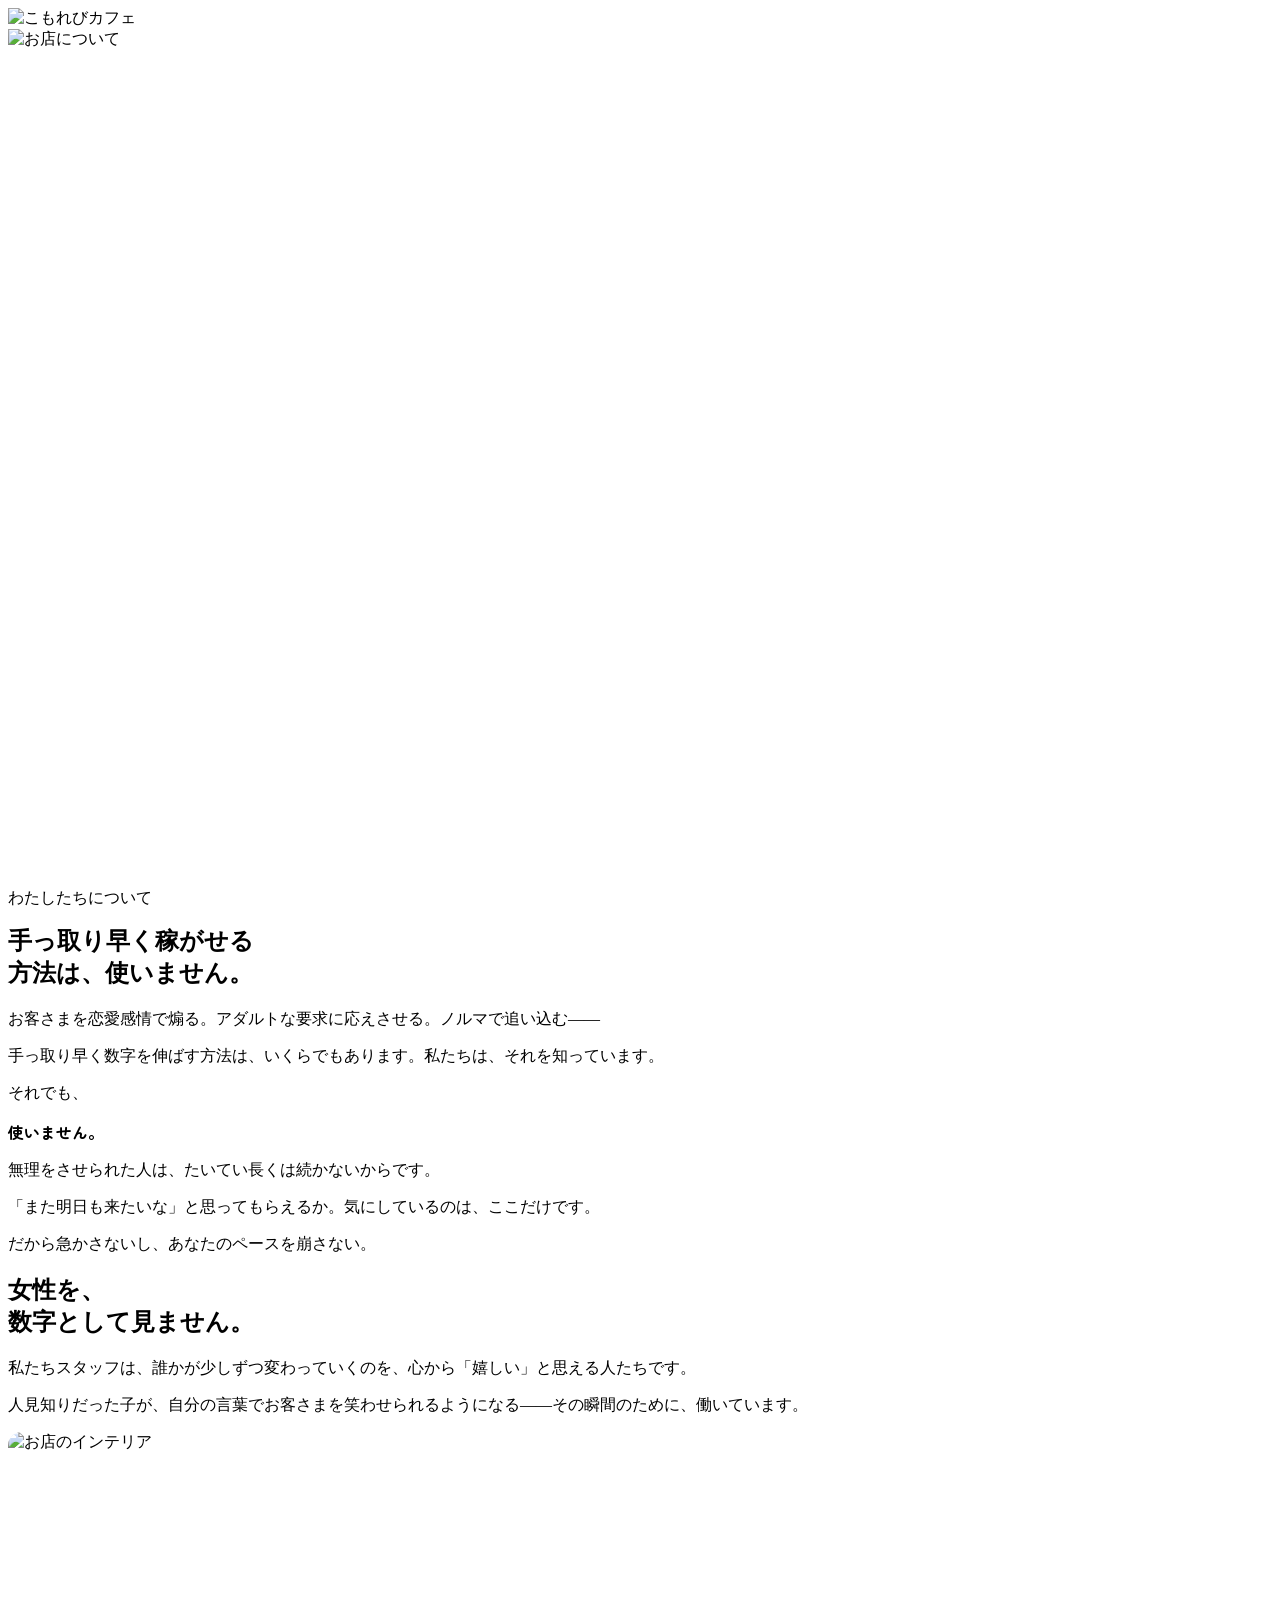
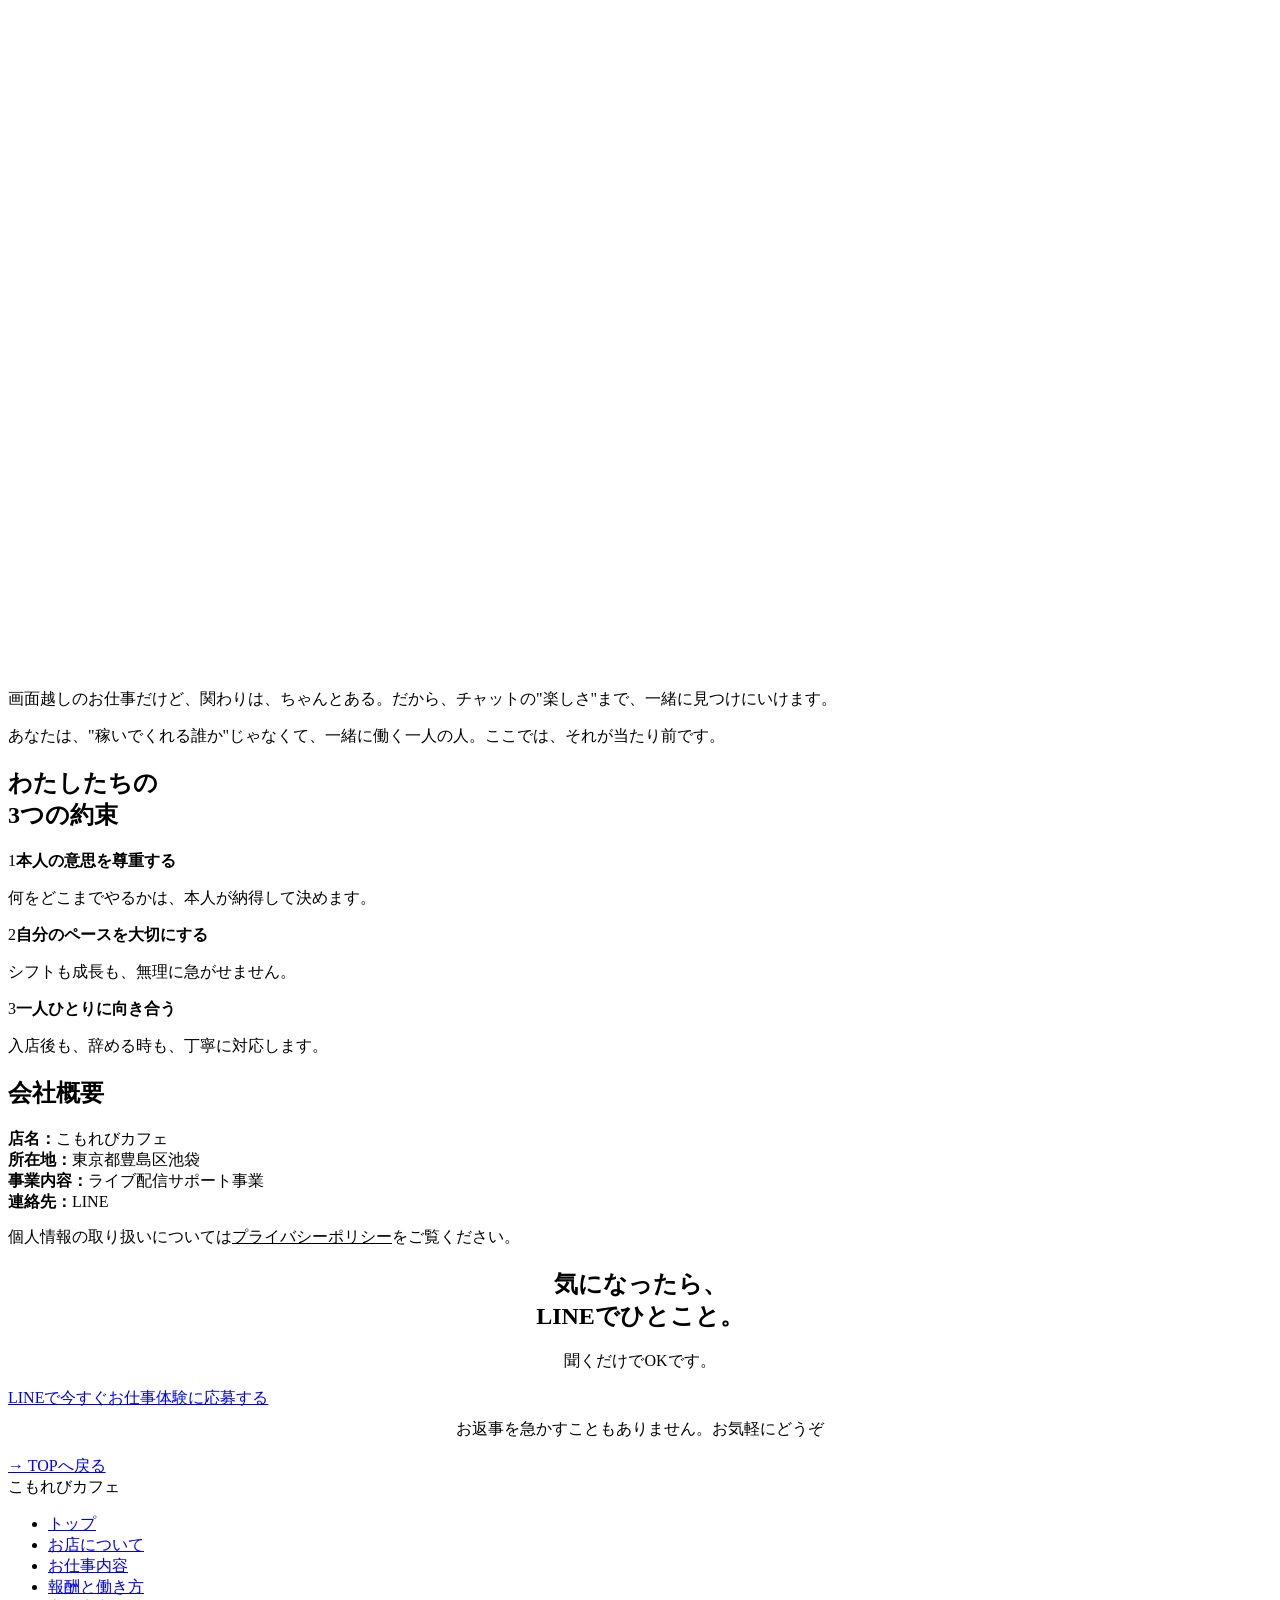
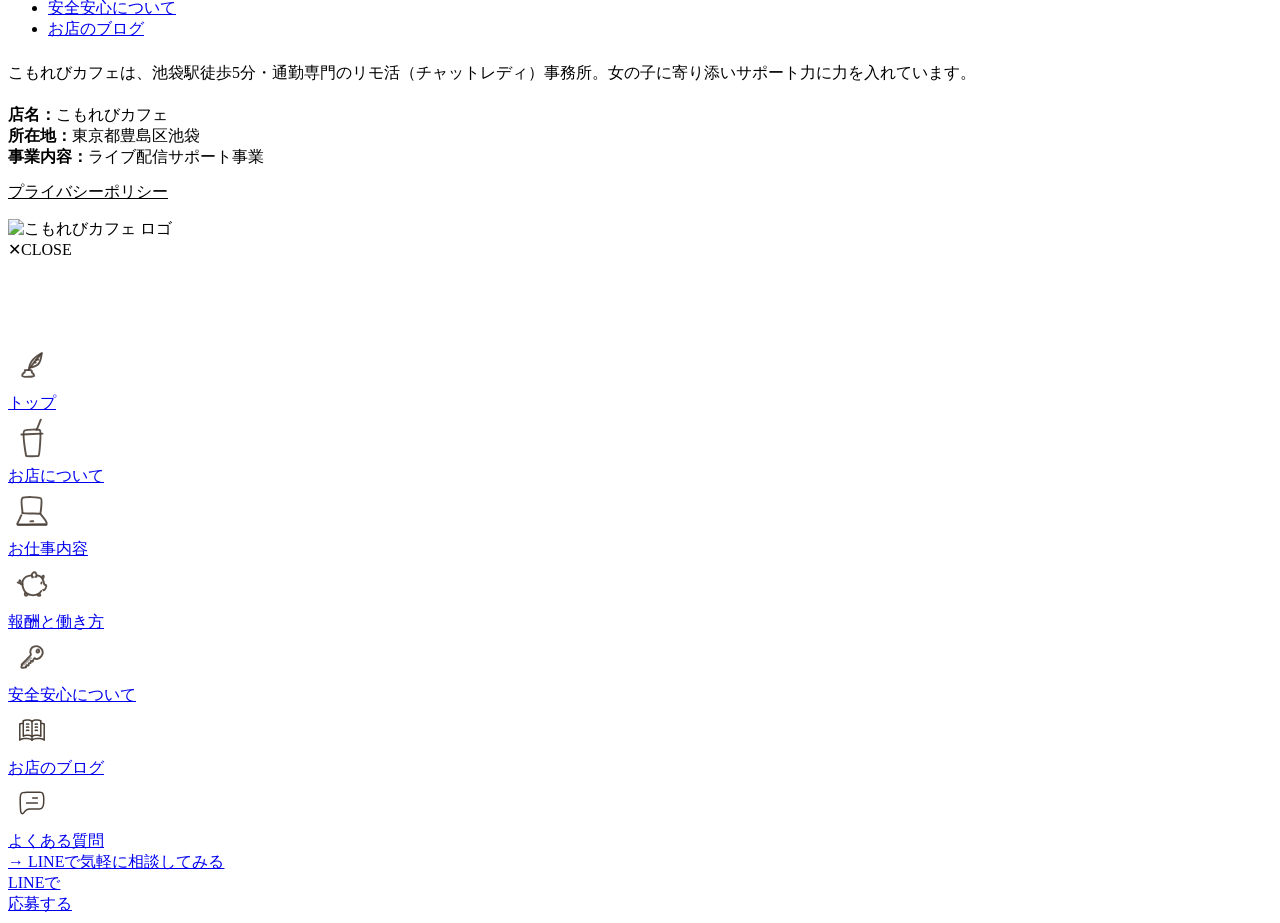
==== about.html @ 3ee81b23 "Upload html" ====
<!DOCTYPE html>

<html lang="ja">
<head>
<meta charset="utf-8"/>
<meta content="width=device-width, initial-scale=1.0" name="viewport"/>
<title>お店について｜こもれびカフェ</title>
<link href="https://fonts.googleapis.com" rel="preconnect"/>
<link crossorigin="" href="https://fonts.gstatic.com" rel="preconnect"/>
<link href="https://fonts.googleapis.com/css2?family=Zen+Kaku+Gothic+New:wght@400;500;700&amp;family=Zen+Maru+Gothic:wght@400;700;900&amp;display=swap" rel="stylesheet"/>

<link href="css/about.css" rel="stylesheet"/><link href="images/favicon.png" rel="icon"/></head>
<body>
<div class="phone">
<header class="hd">
<div class="hlogo">
<img alt="こもれびカフェ" src="images/logo_wide.png"/> </div>
<div class="menubtn" onclick="toggleMenu()"><span></span><span></span><span></span></div>
</header>
<img alt="お店について" src="images/about-01.jpg" style="width:100%;aspect-ratio:3/2;height:auto;object-fit:cover;display:block;"/>
<!-- ①わたしたちについて -->
<section style="background:var(--base-light);">
<p class="eyebrow">わたしたちについて</p>
<h1 class="t-main" style="margin-top:8px;">手っ取り早く稼がせる<br/>方法は、<span class="mark">使いません。</span></h1>
<p style="margin-top:14px;">お客さまを恋愛感情で煽る。アダルトな要求に応えさせる。ノルマで追い込む――</p>
<p style="margin-top:10px;">手っ取り早く数字を伸ばす方法は、いくらでもあります。私たちは、それを知っています。</p>
<p class="eyebrow" style="margin-top:14px;">それでも、</p>
<p class="lead" style="font-family:'Zen Maru Gothic',sans-serif;font-size:16px;font-weight:700;">使いません。</p>
<p style="margin-top:14px;">無理をさせられた人は、たいてい長くは続かないからです。</p>
<p style="margin-top:10px;">「また明日も来たいな」と思ってもらえるか。気にしているのは、ここだけです。</p>
<p style="margin-top:10px;"><span class="mark">だから急かさないし、あなたのペースを崩さない。</span></p>
</section>
<!-- ②女性を、数字として見ません -->
<section>
<h2 class="t-lg">女性を、<br/>数字として見ません。</h2>
<p>私たちスタッフは、誰かが少しずつ変わっていくのを、心から「嬉しい」と思える人たちです。</p>
<p style="margin-top:10px;">人見知りだった子が、自分の言葉でお客さまを笑わせられるようになる――その瞬間のために、働いています。</p>
<img alt="お店のインテリア" src="images/about-02.jpg" style="width:100%;aspect-ratio:3/2;height:auto;margin-top:14px;object-fit:cover;border-radius:14px;display:block;"/>
<p style="margin-top:14px;">画面越しのお仕事だけど、関わりは、ちゃんとある。だから、チャットの"楽しさ"まで、一緒に見つけにいけます。</p>
<p style="margin-top:10px;"><span class="mark">あなたは、"稼いでくれる誰か"じゃなくて、一緒に働く一人の人。</span>ここでは、それが当たり前です。</p>
</section>
<!-- ③わたしたちの3つの約束 -->
<section style="background:var(--blue);">
<h2 class="t-lg">わたしたちの<br/>3つの約束</h2>
<div class="layer">
<div class="head"><span class="num">1</span><b>本人の意思を尊重する</b></div>
<p>何をどこまでやるかは、本人が納得して決めます。</p>
</div>
<div class="layer">
<div class="head"><span class="num">2</span><b>自分のペースを大切にする</b></div>
<p>シフトも成長も、無理に急がせません。</p>
</div>
<div class="layer">
<div class="head"><span class="num">3</span><b>一人ひとりに向き合う</b></div>
<p>入店後も、辞める時も、丁寧に対応します。</p>
</div>
</section>
<!-- ④会社概要 -->
<section>
<h2 class="t-lg">会社概要</h2>
<div class="company">
<b>店名：</b>こもれびカフェ<br/>
<b>所在地：</b>東京都豊島区池袋<br/>
<b>事業内容：</b>ライブ配信サポート事業<br/>
<b>連絡先：</b>LINE
    </div>
<p class="small" style="margin-top:14px;">個人情報の取り扱いについては<a href="privacy.html" style="color:var(--accent);text-decoration:underline;">プライバシーポリシー</a>をご覧ください。</p>
</section>
<!-- ⑤CTA -->
<section style="background:var(--base-light);">
<h2 class="t-lg" style="text-align:center;">気になったら、<br/>LINEでひとこと。</h2>
<p style="text-align:center;margin-top:8px;">聞くだけでOKです。</p>
<a class="btn" href="#line">LINEで今すぐお仕事体験に応募する</a>
<p class="small" style="text-align:center;margin-top:10px;">お返事を急かすこともありません。お気軽にどうぞ</p>
</section>
<div class="kaiyu">
<a href="index.html">→ TOPへ戻る</a>
</div>
<footer>
<div class="flogo">こもれびカフェ</div>
<ul>
<li><a href="index.html">トップ</a></li>
<li><a href="about.html">お店について</a></li>
<li><a href="shigoto.html">お仕事内容</a></li>
<li><a href="hoshu.html">報酬と働き方</a></li>
<li><a href="anshin.html">安全安心について</a></li>
<li><a href="blog.html">お店のブログ</a></li>
</ul>
<p class="small" style="margin-top:18px;line-height:1.9;">こもれびカフェは、池袋駅徒歩5分・通勤専門のリモ活（チャットレディ）事務所。女の子に寄り添いサポート力に力を入れています。</p>
<div class="company">
<b>店名：</b>こもれびカフェ<br/>
<b>所在地：</b>東京都豊島区池袋<br/>
<b>事業内容：</b>ライブ配信サポート事業
    </div>
<p class="small" style="margin-top:14px;"><a href="privacy.html" style="color:var(--text-sub);text-decoration:underline;">プライバシーポリシー</a></p>
</footer>
</div>
<!-- ☰メニュードロワー（共通） -->
<div class="drawer" id="drawer" onclick="closeMenu()">
<div class="dpanel" onclick="event.stopPropagation()">
<div class="dhead">
<div class="hlogo">
<img alt="こもれびカフェ ロゴ" src="images/logo.png"/>
</div>
<div class="dclose" onclick="closeMenu()"><span class="xx">✕</span><span class="t">CLOSE</span></div>
<svg class="dwave" fill="#fff" preserveaspectratio="none" viewbox="0 0 390 24"><path d="M0 24 L0 13 Q97 0 195 11 Q292 22 390 8 L390 24 Z"></path></svg>
</div>
<div class="dbody">
<div class="menu-grid">
<a class="menu-cell wide" href="index.html"><div class="micon"><svg aria-label="トップ" fill="none" height="48" viewbox="0 0 400 400" width="48" xmlns="http://www.w3.org/2000/svg">
<path d="M176.672 221.15C183.92 158.934 235.869 125.607 282.003 100.54" stroke="#4A3F36" stroke-linecap="round" stroke-linejoin="round" stroke-opacity="0.9" stroke-width="16"></path>
<path d="M279.832 109.907C269.489 197.741 247.468 207.825 181.017 222.321" stroke="#4A3F36" stroke-linecap="round" stroke-linejoin="round" stroke-opacity="0.9" stroke-width="16"></path>
<path d="M274.4 111.078C237.21 152.381 202.233 195.956 169.069 241.057" stroke="#4A3F36" stroke-linecap="round" stroke-linejoin="round" stroke-opacity="0.9" stroke-width="16"></path>
<path d="M140.356 258.222C130.493 268.669 115.689 268.598 118.345 290.76C119.782 302.754 217.201 299.598 217.201 290.76C217.201 272.098 204.131 268.551 199.837 263.464C193.175 255.574 212.411 241.056 173.02 242.227C162.34 242.545 151.208 243.769 140.356 243.769" stroke="#4A3F36" stroke-linecap="round" stroke-linejoin="round" stroke-opacity="0.9" stroke-width="16"></path>
<path d="M252.682 155.244C246.928 156.113 241.11 155.878 235.308 155.878" stroke="#4A3F36" stroke-linecap="round" stroke-linejoin="round" stroke-opacity="0.9" stroke-width="16"></path>
<path d="M230.967 179.329C228.134 178.435 225.2 178.697 222.28 178.697" stroke="#4A3F36" stroke-linecap="round" stroke-linejoin="round" stroke-opacity="0.9" stroke-width="16"></path>
</svg></div><span>トップ</span></a>
<a class="menu-cell" href="about.html"><div class="micon"><svg aria-label="お店" fill="none" height="48" viewbox="0 0 400 400" width="48" xmlns="http://www.w3.org/2000/svg">
<path d="M112 170.553C170.197 172.25 229.086 163.825 287.237 163.825" stroke="#4A3F36" stroke-linecap="round" stroke-linejoin="round" stroke-opacity="0.9" stroke-width="16"></path>
<path d="M150.763 347.627C145.375 319.606 116.381 148.984 137.036 138.69C158.435 128.023 257.744 127.069 265.956 135.252C278.565 147.826 261.956 341.306 254.924 348.313C251.324 351.901 236.608 351.113 232.815 351.113C206.568 351.113 179.483 353.416 153.519 351.064" stroke="#4A3F36" stroke-linecap="round" stroke-linejoin="round" stroke-opacity="0.9" stroke-width="16"></path>
<path d="M238.561 130.446C251.228 103.087 261.324 74.325 273.33 47" stroke="#4A3F36" stroke-linecap="round" stroke-linejoin="round" stroke-opacity="0.9" stroke-width="16"></path>
</svg></div><span>お店について</span></a>
<a class="menu-cell" href="shigoto.html"><div class="micon"><svg aria-label="仕事内容" fill="none" height="48" viewbox="0 0 400 400" width="48" xmlns="http://www.w3.org/2000/svg">
<path d="M120.547 214.429C120.547 187.878 104.047 110.33 117.927 93.9285C130.975 78.5116 263.514 82.3773 275.493 96.4235C284.404 105.825 274.98 201.812 269.047 220.032" stroke="#4A3F36" stroke-linecap="round" stroke-linejoin="round" stroke-opacity="0.9" stroke-width="16"></path>
<path d="M260.023 222.458C213.1 217.603 166.189 225.809 120.549 217.607" stroke="#4A3F36" stroke-linecap="round" stroke-linejoin="round" stroke-opacity="0.9" stroke-width="16"></path>
<path d="M111.55 234.424C99.9904 257.458 90.6837 281.015 78 303.038" stroke="#4A3F36" stroke-linecap="round" stroke-linejoin="round" stroke-opacity="0.9" stroke-width="16"></path>
<path d="M78.5566 313.013C159.107 314.462 241.36 309.779 321.512 309.779" stroke="#4A3F36" stroke-linecap="round" stroke-linejoin="round" stroke-opacity="0.9" stroke-width="16"></path>
<path d="M272.021 225.692C289.4 250.974 315.779 273.27 322.94 299.296" stroke="#4A3F36" stroke-linecap="round" stroke-linejoin="round" stroke-opacity="0.9" stroke-width="16"></path>
<path d="M319.065 315.763C244.21 316.382 152.239 312.874 84.4092 315.225" stroke="#4A3F36" stroke-linecap="round" stroke-linejoin="round" stroke-opacity="0.9" stroke-width="16"></path>
<path d="M210.132 284.977C202.431 285.5 194.422 285.301 186.872 286.169" stroke="#4A3F36" stroke-linecap="round" stroke-linejoin="round" stroke-opacity="0.9" stroke-width="16"></path>
</svg></div><span>お仕事内容</span></a>
<a class="menu-cell" href="hoshu.html"><div class="micon"><svg aria-label="コイン" fill="none" height="48" viewbox="0 0 400 400" width="48" xmlns="http://www.w3.org/2000/svg">
<path d="M293.602 247.555C305.989 265.03 321.605 218.047 318.631 212.312C315.353 205.99 303.029 206.503 302.094 202.823C297.128 183.26 293.634 133.662 245.309 127.899M198.057 127.899C115.015 132.36 110.247 193.528 129.624 243.42C153.148 303.98 242.918 309.317 277.909 257.839" stroke="#4A3F36" stroke-linecap="round" stroke-linejoin="round" stroke-opacity="0.9" stroke-width="16"></path>
<path d="M239.941 142.069C227.279 139.833 213.831 141.646 199.597 147.508" opacity="0.503384" stroke="#4A3F36" stroke-linecap="round" stroke-linejoin="round" stroke-opacity="0.9" stroke-width="16"></path>
<path d="M277.527 195.706C278.593 191.554 278.593 190.083 279.675 187.403" stroke="#4A3F36" stroke-linecap="round" stroke-linejoin="round" stroke-opacity="0.9" stroke-width="16"></path>
<path d="M265.203 284.667C278.684 302.081 251.845 302.946 245.313 290.374" stroke="#4A3F36" stroke-linecap="round" stroke-linejoin="round" stroke-opacity="0.9" stroke-width="16"></path>
<path d="M142.092 275.178C132.419 297.373 160.467 307.764 160.467 284.741" stroke="#4A3F36" stroke-linecap="round" stroke-linejoin="round" stroke-opacity="0.9" stroke-width="16"></path>
<path d="M120.737 201.059C115.562 203.901 111.156 203.333 106.366 199.174C92.3889 187.046 91.4645 157.341 102.982 172.766C115.842 189.982 95.8063 197.766 81.0029 187.855" stroke="#4A3F36" stroke-linecap="round" stroke-linejoin="round" stroke-opacity="0.9" stroke-width="16"></path>
<path d="M285.038 137.196C302.871 121.302 298.649 143.844 293.265 151.818" stroke="#4A3F36" stroke-linecap="round" stroke-linejoin="round" stroke-opacity="0.9" stroke-width="16"></path>
<path d="M233.163 109.999C215.459 84.9374 183.168 125.29 205.859 141.807M232.847 138.57C237.616 132.929 239.528 124.83 235.913 117.228" stroke="#4A3F36" stroke-linecap="round" stroke-linejoin="round" stroke-opacity="0.9" stroke-width="16"></path>
</svg></div><span>報酬と働き方</span></a>
<a class="menu-cell" href="anshin.html"><div class="micon"><svg aria-label="盾" fill="none" height="48" viewbox="0 0 400 400" width="48" xmlns="http://www.w3.org/2000/svg">
<path d="M190.587 178.901C163.984 114.531 249.746 84.5972 281.674 136.343C304.757 173.75 264.235 230.165 226.284 212.59" stroke="#4A3F36" stroke-linecap="round" stroke-linejoin="round" stroke-opacity="0.9" stroke-width="16"></path>
<path d="M187.88 186.902C164.625 213.507 139.492 238.236 114.229 262.543" stroke="#4A3F36" stroke-linecap="round" stroke-linejoin="round" stroke-opacity="0.9" stroke-width="16"></path>
<path d="M116.28 270.107C99.8488 299.195 126.586 291.045 148.132 285.851" stroke="#4A3F36" stroke-linecap="round" stroke-linejoin="round" stroke-opacity="0.9" stroke-width="16"></path>
<path d="M149.472 285.5C149.472 280.156 150.846 274.773 153.594 269.351L170.655 271.577L174.538 251.337H187.881L191.389 232.67L205.473 238.136C210.328 223.789 215.376 214.276 220.616 209.594" stroke="#4A3F36" stroke-linecap="round" stroke-linejoin="round" stroke-opacity="0.9" stroke-width="16"></path>
<path d="M242.897 141.435C247.669 136.278 254.135 136.188 257.869 143.227C271.893 169.636 221.276 169.851 242.066 141.882" stroke="#4A3F36" stroke-linecap="round" stroke-linejoin="round" stroke-opacity="0.9" stroke-width="16"></path>
<path d="M191.389 208.333C172.583 223.755 146.223 251.858 131.766 262.543" opacity="0.503384" stroke="#4A3F36" stroke-linecap="round" stroke-linejoin="round" stroke-opacity="0.9" stroke-width="16"></path>
</svg></div><span>安全安心について</span></a>
<a class="menu-cell" href="blog.html"><div class="micon"><svg aria-label="本" enable-background="new 0 0 64 64" fill="#4A3F36" height="48" id="Layer_1" version="1.1" viewbox="0 0 64 64" width="48" xml:space="preserve" xmlns="http://www.w3.org/2000/svg" xmlns:xlink="http://www.w3.org/1999/xlink">
<g>
<g>
<path d="M32.042,21.613c-0.27,0-0.538-0.108-0.735-0.321c-0.375-0.406-0.349-1.039,0.057-1.413    c3.078-2.844,9.794-2.482,12.819-0.854c0.486,0.262,0.668,0.868,0.406,1.354c-0.262,0.487-0.869,0.669-1.354,0.407    c-2.413-1.3-8.205-1.569-10.515,0.562C32.527,21.525,32.284,21.613,32.042,21.613z"></path>
</g>
</g>
<g>
<g>
<path d="M32.041,21.613c-0.242,0-0.485-0.088-0.678-0.266c-2.31-2.132-8.102-1.861-10.514-0.562    c-0.489,0.261-1.093,0.079-1.354-0.407s-0.08-1.093,0.406-1.354c3.025-1.629,9.741-1.988,12.819,0.854    c0.406,0.374,0.431,1.007,0.057,1.413C32.579,21.505,32.311,21.613,32.041,21.613z"></path>
</g>
</g>
<g>
<g>
<path d="M15.752,46.229c-0.331,0-0.654-0.163-0.844-0.463c-0.297-0.466-0.16-1.084,0.306-1.381    c4.372-2.784,14.249-2.345,17.391,0.048c0.439,0.334,0.525,0.962,0.19,1.401c-0.335,0.439-0.96,0.525-1.401,0.19    c-2.541-1.933-11.542-2.222-15.106,0.048C16.122,46.178,15.936,46.229,15.752,46.229z"></path>
</g>
</g>
<g>
<g>
<path d="M15.732,25.021c-0.356,0-0.701-0.19-0.881-0.525c-0.262-0.486-0.08-1.093,0.406-1.355c1.241-0.668,3.08-1.115,5.044-1.226    c0.563-0.035,1.024,0.39,1.055,0.941s-0.391,1.023-0.942,1.055c-1.658,0.094-3.232,0.465-4.209,0.991    C16.054,24.983,15.892,25.021,15.732,25.021z"></path>
</g>
</g>
<g>
<g>
<path d="M32.042,41.708c-0.27,0-0.538-0.108-0.735-0.321c-0.375-0.406-0.349-1.039,0.057-1.413    c3.079-2.843,9.795-2.482,12.819-0.854c0.486,0.263,0.668,0.869,0.406,1.355c-0.262,0.485-0.869,0.667-1.354,0.406    c-2.413-1.3-8.204-1.569-10.515,0.562C32.527,41.62,32.284,41.708,32.042,41.708z"></path>
</g>
</g>
<g>
<g>
<path d="M32.041,41.708c-0.242,0-0.485-0.088-0.678-0.266c-2.311-2.132-8.101-1.861-10.514-0.562    c-0.486,0.261-1.092,0.079-1.354-0.406c-0.262-0.486-0.08-1.093,0.406-1.355c3.025-1.629,9.74-1.988,12.819,0.854    c0.406,0.374,0.431,1.007,0.057,1.413C32.579,41.6,32.311,41.708,32.041,41.708z"></path>
</g>
</g>
<g>
<path d="M32,46.229c-0.552,0-1-0.447-1-1V20.53c0-0.553,0.448-1,1-1s1,0.447,1,1v24.698C33,45.781,32.552,46.229,32,46.229z"></path>
</g>
<g>
<path d="M43.75,40.863c-0.552,0-1-0.447-1-1c0-3.975-0.012-8.075-0.024-11.785c-0.009-3.068-0.018-5.87-0.018-8.114   c0-0.553,0.448-1,1-1s1,0.447,1,1c0,2.242,0.008,5.042,0.018,8.107c0.012,3.713,0.024,7.815,0.024,11.792   C44.75,40.416,44.302,40.863,43.75,40.863z"></path>
</g>
<g>
<path d="M20.396,40.863c-0.552,0-1-0.447-1-1c0-3.975-0.013-8.075-0.024-11.785c-0.009-3.068-0.018-5.87-0.018-8.114   c0-0.553,0.448-1,1-1s1,0.447,1,1c0,2.242,0.009,5.042,0.018,8.107c0.011,3.713,0.024,7.815,0.024,11.792   C21.396,40.416,20.948,40.863,20.396,40.863z"></path>
</g>
<g>
<path d="M15.751,46.229c-0.552,0-1-0.447-1-1c0-3.975-0.012-8.422-0.024-12.446c-0.009-3.328-0.018-6.366-0.018-8.61   c0-0.553,0.448-1,1-1s1,0.447,1,1c0,2.242,0.008,5.279,0.018,8.604c0.012,4.026,0.024,8.476,0.024,12.452   C16.751,45.781,16.304,46.229,15.751,46.229z"></path>
</g>
<g>
<g>
<path d="M48.248,46.229c-0.184,0-0.37-0.051-0.536-0.156c-3.564-2.27-12.565-1.98-15.106-0.048    c-0.439,0.335-1.067,0.249-1.401-0.19s-0.249-1.067,0.19-1.401c3.143-2.391,13.017-2.833,17.391-0.048    c0.466,0.297,0.603,0.915,0.306,1.381C48.901,46.065,48.578,46.229,48.248,46.229z"></path>
</g>
</g>
<g>
<path d="M48.249,46.229c-0.552,0-1-0.447-1-1c0-3.977,0.012-8.426,0.024-12.452c0.009-3.325,0.018-6.362,0.018-8.604   c0-0.553,0.448-1,1-1s1,0.447,1,1c0,2.244-0.008,5.282-0.018,8.61c-0.012,4.024-0.024,8.472-0.024,12.446   C49.249,45.781,48.801,46.229,48.249,46.229z"></path>
</g>
<g>
<g>
<path d="M48.268,25.172c-0.16,0-0.322-0.038-0.473-0.119c-0.912-0.492-2.38-0.855-3.927-0.973    c-0.551-0.042-0.963-0.522-0.921-1.073c0.042-0.551,0.514-0.97,1.073-0.921c1.839,0.14,3.561,0.579,4.724,1.205    c0.486,0.263,0.668,0.869,0.406,1.355C48.969,24.981,48.624,25.172,48.268,25.172z"></path>
</g>
</g>
<g>
<path d="M36.25,25.26c-0.395,0-0.768-0.234-0.926-0.622c-0.209-0.512,0.037-1.095,0.548-1.304c1.081-0.44,2.588-0.466,3.749-0.061   c0.521,0.183,0.796,0.752,0.615,1.273c-0.182,0.522-0.752,0.798-1.274,0.615c-0.7-0.245-1.704-0.233-2.334,0.023   C36.504,25.236,36.376,25.26,36.25,25.26z"></path>
</g>
<g>
<path d="M36.25,29.278c-0.395,0-0.768-0.234-0.926-0.622c-0.209-0.512,0.037-1.095,0.548-1.304c1.08-0.44,2.586-0.464,3.749-0.06   c0.521,0.183,0.796,0.752,0.615,1.273c-0.182,0.522-0.752,0.798-1.274,0.615c-0.701-0.244-1.704-0.235-2.334,0.022   C36.504,29.255,36.376,29.278,36.25,29.278z"></path>
</g>
<g>
<path d="M36.25,33.641c-0.395,0-0.768-0.234-0.926-0.622c-0.209-0.512,0.037-1.095,0.548-1.304c1.08-0.441,2.586-0.465,3.749-0.06   c0.521,0.183,0.796,0.752,0.615,1.273c-0.182,0.522-0.752,0.797-1.274,0.615c-0.701-0.244-1.704-0.234-2.334,0.022   C36.504,33.617,36.376,33.641,36.25,33.641z"></path>
</g>
<g>
<path d="M24.688,25.225c-0.395,0-0.768-0.234-0.926-0.622c-0.209-0.512,0.037-1.095,0.548-1.304   c1.081-0.44,2.588-0.466,3.749-0.061c0.521,0.183,0.796,0.752,0.615,1.273c-0.182,0.522-0.75,0.798-1.274,0.615   c-0.699-0.244-1.703-0.233-2.334,0.023C24.942,25.201,24.813,25.225,24.688,25.225z"></path>
</g>
<g>
<path d="M24.688,29.244c-0.395,0-0.768-0.234-0.926-0.622c-0.209-0.512,0.037-1.095,0.548-1.304   c1.081-0.441,2.588-0.466,3.749-0.061c0.521,0.183,0.796,0.752,0.615,1.273c-0.182,0.522-0.75,0.799-1.274,0.615   c-0.699-0.245-1.703-0.233-2.334,0.023C24.942,29.221,24.813,29.244,24.688,29.244z"></path>
</g>
<g>
<path d="M24.688,33.605c-0.395,0-0.768-0.234-0.926-0.622c-0.209-0.512,0.037-1.095,0.548-1.304c1.08-0.44,2.586-0.465,3.749-0.06   c0.521,0.183,0.796,0.752,0.615,1.273c-0.182,0.522-0.75,0.797-1.274,0.615c-0.7-0.244-1.704-0.234-2.334,0.022   C24.942,33.582,24.813,33.605,24.688,33.605z"></path>
</g>
</svg></div><span>お店のブログ</span></a>
<a class="menu-cell" href="index.html#faq"><div class="micon"><svg aria-label="？マーク" enable-background="new 0 0 64 64" fill="#4A3F36" height="48" id="Layer_1" version="1.1" viewbox="0 0 64 64" width="48" xml:space="preserve" xmlns="http://www.w3.org/2000/svg" xmlns:xlink="http://www.w3.org/1999/xlink"><path d="M18.968,47.18c-1.248,0-2.815-0.948-3.199-5.467c-0.408-4.812-0.57-9.846-0.494-15.39c0.033-2.389,0.345-6.617,2.074-8.093  c1.47-1.256,3.757-1.299,5.428-1.33l0.367-0.007c2.12-0.051,8.885-0.074,13.013-0.074c1.637,0,3.012,0.003,3.818,0.01l0.441,0.002  c2.291,0.006,5.753,0.015,6.873,2.207c2.014,3.94,1.449,10.513,1.146,14.043c-0.121,1.405-0.626,4.733-2.83,6.714  c-1.54,1.385-4.384,1.317-6.228,1.284l-0.339-0.006c-1.822-0.028-3.666-0.047-5.498-0.066l-2.629-0.026  c-2.545,0-5.395,0.264-7.235,2.226c-0.322,0.342-0.621,0.746-0.937,1.172c-0.589,0.794-1.198,1.616-2.069,2.208  C20.089,46.98,19.517,47.18,18.968,47.18z M36.156,18.82c-4.874,0-11.056,0.027-12.965,0.073L22.814,18.9  c-1.368,0.025-3.241,0.061-4.166,0.851c-0.764,0.653-1.329,3.367-1.373,6.6c-0.075,5.478,0.084,10.447,0.487,15.193  c0.21,2.48,0.844,3.636,1.206,3.636c0.064,0,0.249-0.024,0.579-0.249c0.59-0.4,1.074-1.053,1.586-1.743  c0.336-0.454,0.684-0.923,1.085-1.351c2.363-2.517,5.72-2.856,8.693-2.856l2.649,0.026c1.836,0.019,3.683,0.039,5.509,0.066  l0.346,0.006c0.302,0.006,0.633,0.012,0.98,0.012c0.742,0,3.001,0,3.873-0.784c1.673-1.504,2.074-4.23,2.168-5.333  c0.271-3.16,0.824-9.598-0.929-13.028c-0.564-1.105-3.513-1.113-5.097-1.117l-0.452-0.002C39.156,18.823,37.786,18.82,36.156,18.82z  "></path><path d="M37.115,26.205c-1.094,0-2.333-0.002-3.273-0.003L32.915,26.2c-0.552,0-1-0.449-0.999-1.001c0-0.552,0.448-0.999,1-0.999  c0,0,0,0,0,0l0.928,0.001c1.678,0.002,4.306,0.006,5.358-0.001c0.002,0,0.005,0,0.007,0c0.549,0,0.996,0.443,1,0.993  c0.004,0.552-0.441,1.003-0.993,1.007C38.75,26.203,37.978,26.205,37.115,26.205z"></path><path d="M31.562,32.915c-3.105,0-6.106-0.001-6.771-0.002c-0.552,0-1-0.449-0.999-1.001c0-0.552,0.448-0.999,1-0.999c0,0,0,0,0,0  c1.399,0.001,13.131,0.005,14.41-0.004c0.002,0,0.005,0,0.007,0c0.549,0,0.996,0.443,1,0.993c0.004,0.552-0.44,1.003-0.993,1.007  C38.544,32.913,34.99,32.915,31.562,32.915z"></path></svg></div><span>よくある質問</span></a>
</div>
<a class="menu-cta" href="#line" onclick="closeMenu()">→ LINEで気軽に相談してみる</a>
</div>
</div>
</div>
<div class="fixnav" id="fixNav">
<a class="line-btn" href="#line">LINEで<br/>応募する</a>
</div>

<script src="js/about.js"></script></body>
</html>
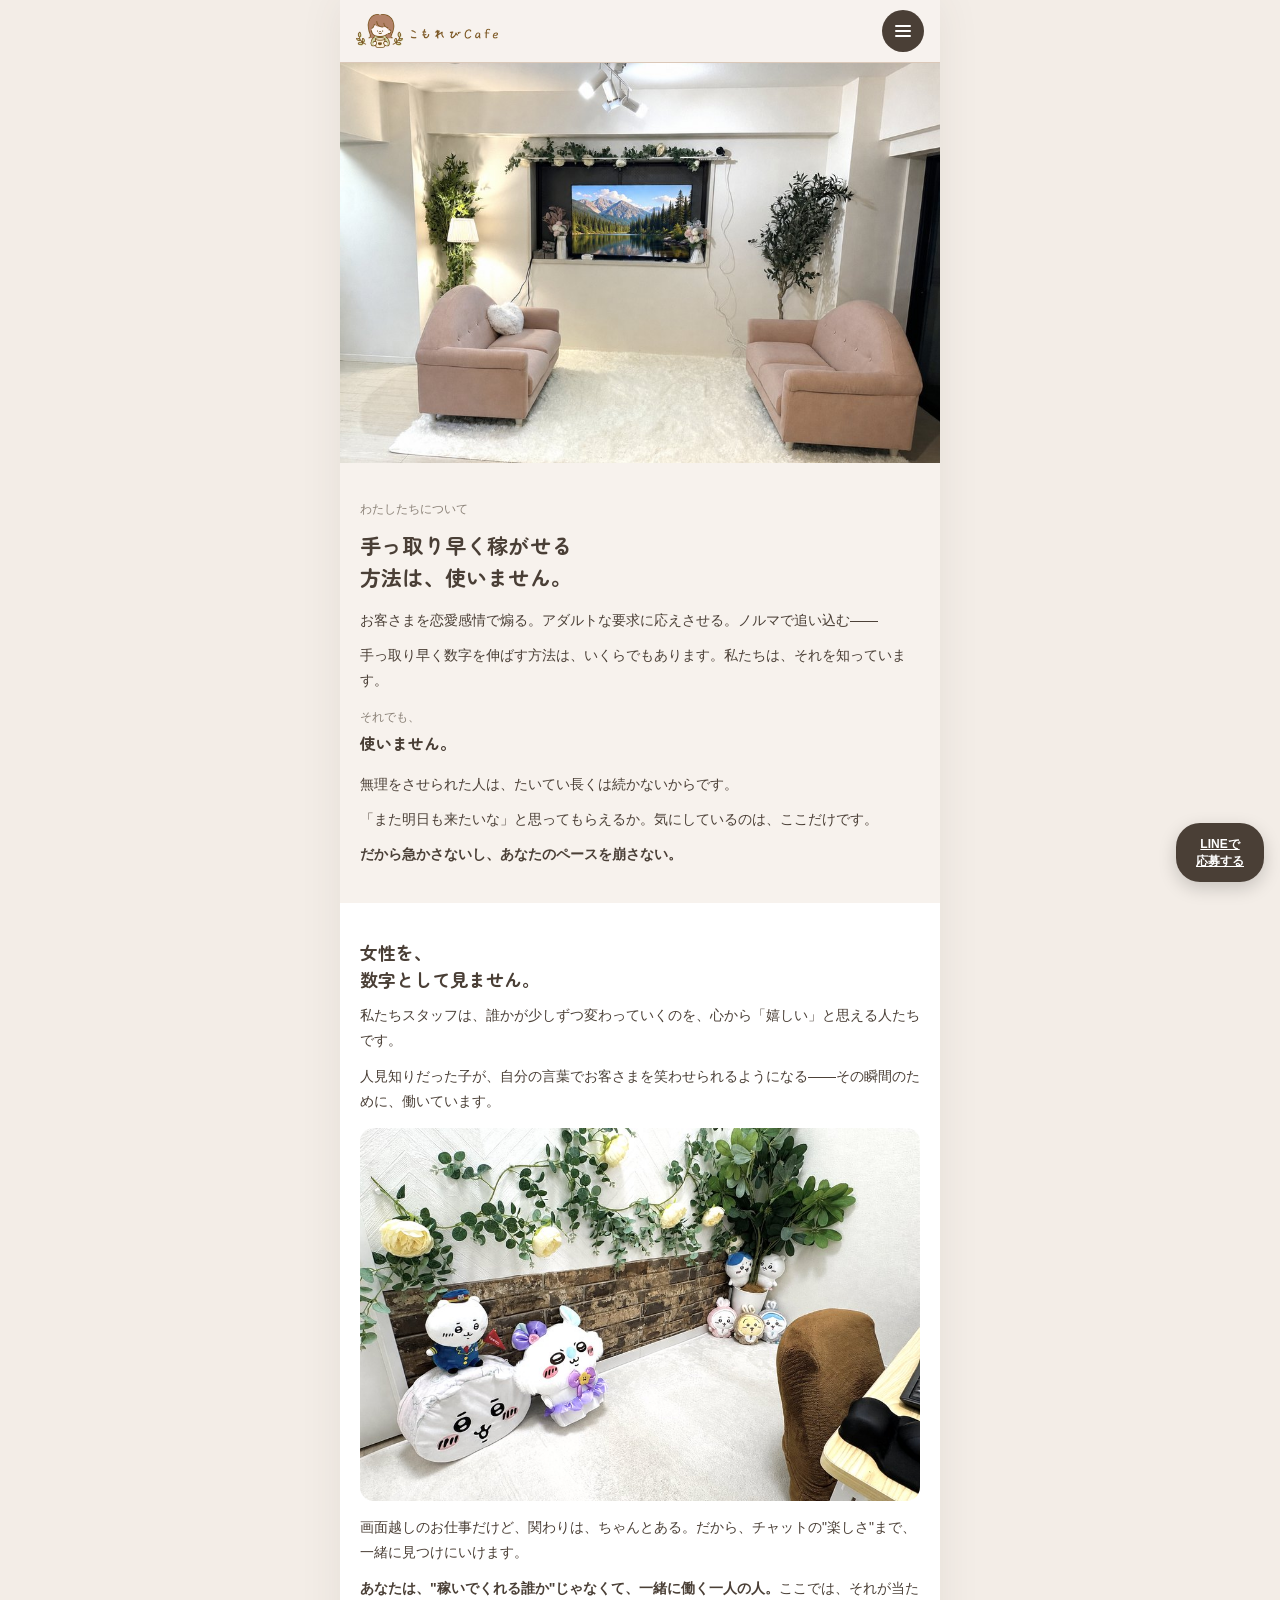
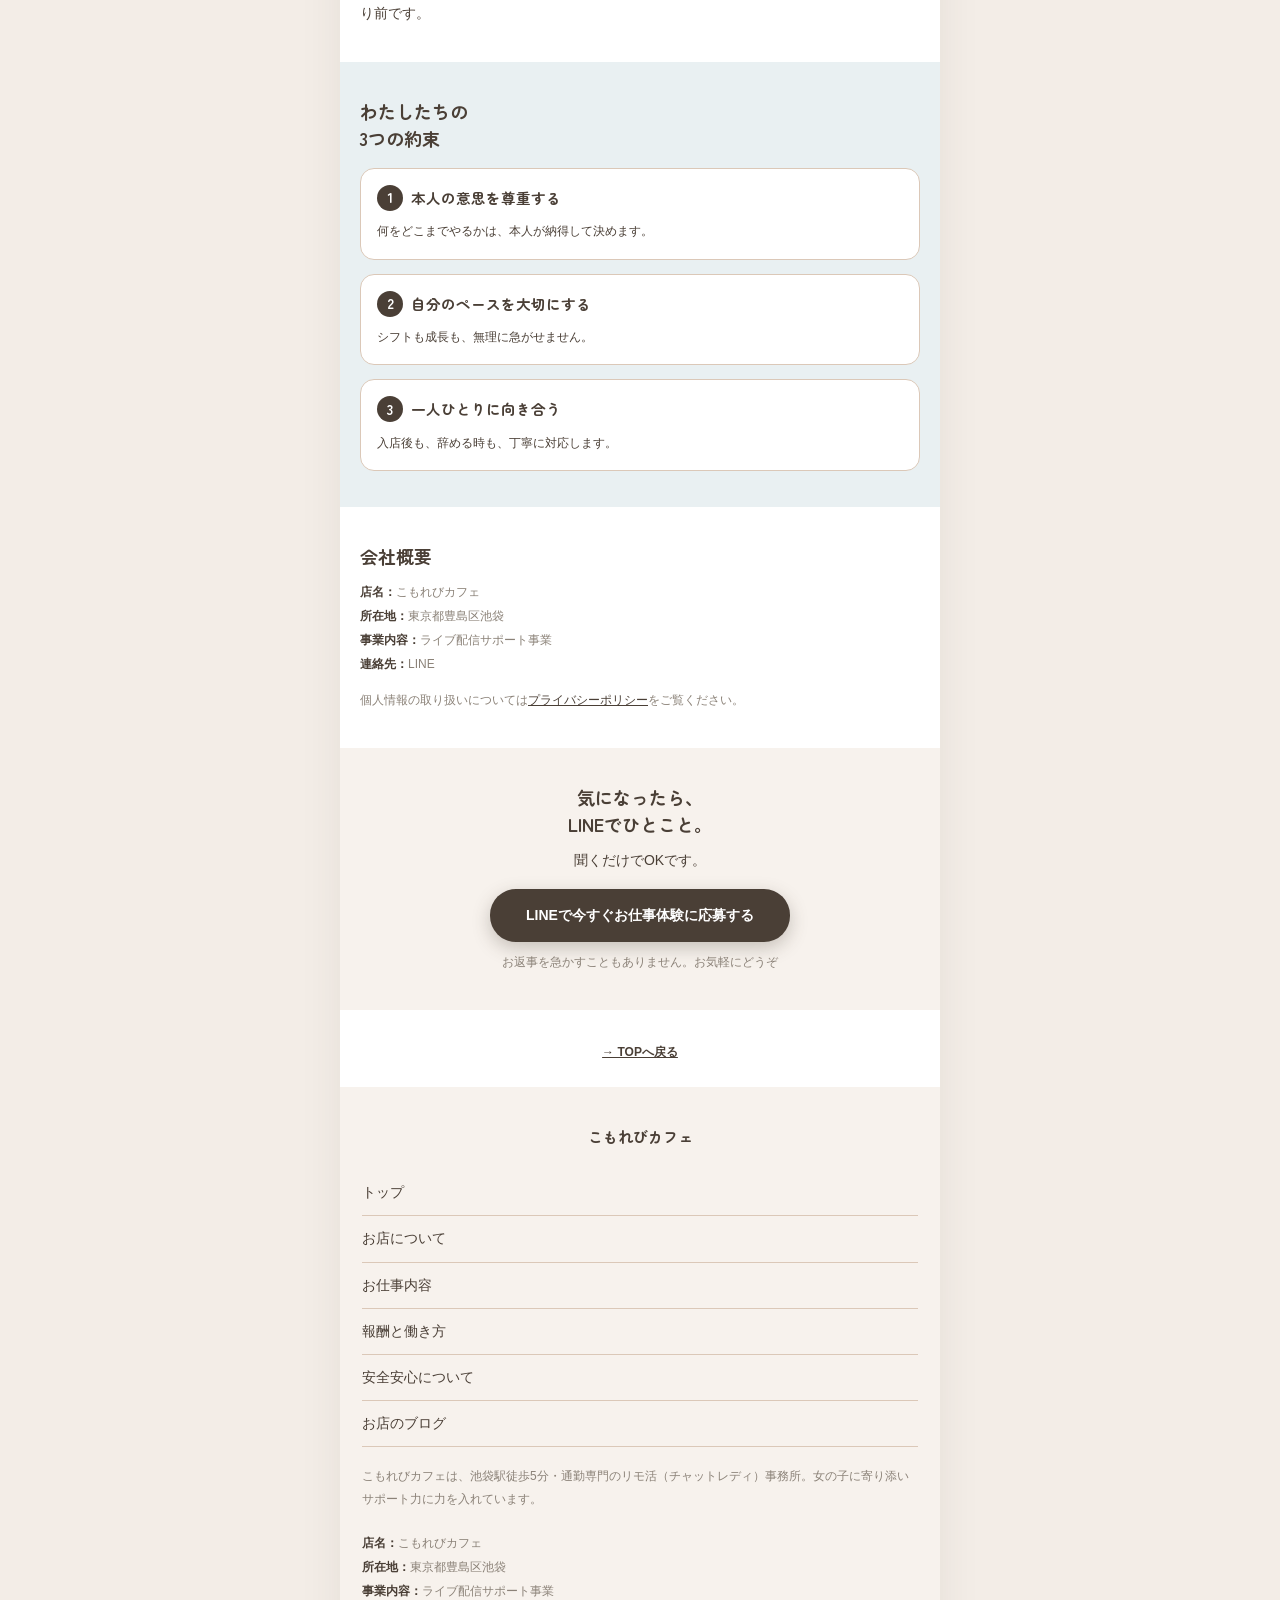
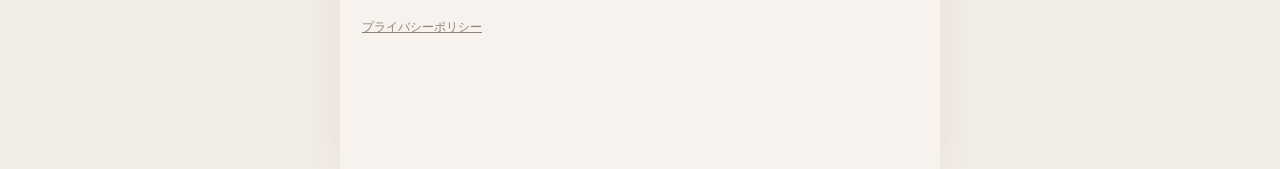
==== commit 3d2eac24: "Add Google tag" ====
--- a/about.html
+++ b/about.html
@@ -2,6 +2,13 @@
 
 <html lang="ja">
 <head>
+<!-- Google Tag Manager -->
+<script>(function(w,d,s,l,i){w[l]=w[l]||[];w[l].push({'gtm.start':
+new Date().getTime(),event:'gtm.js'});var f=d.getElementsByTagName(s)[0],
+j=d.createElement(s),dl=l!='dataLayer'?'&l='+l:'';j.async=true;j.src=
+'https://www.googletagmanager.com/gtm.js?id='+i+dl;f.parentNode.insertBefore(j,f);
+})(window,document,'script','dataLayer','GTM-PHS9LXJQ');</script>
+<!-- End Google Tag Manager -->		
 <meta charset="utf-8"/>
 <meta content="width=device-width, initial-scale=1.0" name="viewport"/>
 <title>お店について｜こもれびカフェ</title>
@@ -11,6 +18,10 @@
 
 <link href="css/about.css" rel="stylesheet"/><link href="images/favicon.png" rel="icon"/></head>
 <body>
+<!-- Google Tag Manager (noscript) -->
+<noscript><iframe src="https://www.googletagmanager.com/ns.html?id=GTM-PHS9LXJQ"
+height="0" width="0" style="display:none;visibility:hidden"></iframe></noscript>
+<!-- End Google Tag Manager (noscript) -->
 <div class="phone">
 <header class="hd">
 <div class="hlogo">
@@ -74,12 +85,12 @@
 <p class="small" style="text-align:center;margin-top:10px;">お返事を急かすこともありません。お気軽にどうぞ</p>
 </section>
 <div class="kaiyu">
-<a href="index.html">→ TOPへ戻る</a>
+<a href="/">→ TOPへ戻る</a>
 </div>
 <footer>
 <div class="flogo">こもれびカフェ</div>
 <ul>
-<li><a href="index.html">トップ</a></li>
+<li><a href="/">トップ</a></li>
 <li><a href="about.html">お店について</a></li>
 <li><a href="shigoto.html">お仕事内容</a></li>
 <li><a href="hoshu.html">報酬と働き方</a></li>
@@ -107,7 +118,7 @@
 </div>
 <div class="dbody">
 <div class="menu-grid">
-<a class="menu-cell wide" href="index.html"><div class="micon"><svg aria-label="トップ" fill="none" height="48" viewbox="0 0 400 400" width="48" xmlns="http://www.w3.org/2000/svg">
+<a class="menu-cell wide" href="/"><div class="micon"><svg aria-label="トップ" fill="none" height="48" viewbox="0 0 400 400" width="48" xmlns="http://www.w3.org/2000/svg">
 <path d="M176.672 221.15C183.92 158.934 235.869 125.607 282.003 100.54" stroke="#4A3F36" stroke-linecap="round" stroke-linejoin="round" stroke-opacity="0.9" stroke-width="16"></path>
 <path d="M279.832 109.907C269.489 197.741 247.468 207.825 181.017 222.321" stroke="#4A3F36" stroke-linecap="round" stroke-linejoin="round" stroke-opacity="0.9" stroke-width="16"></path>
 <path d="M274.4 111.078C237.21 152.381 202.233 195.956 169.069 241.057" stroke="#4A3F36" stroke-linecap="round" stroke-linejoin="round" stroke-opacity="0.9" stroke-width="16"></path>
@@ -222,7 +233,7 @@
 <path d="M24.688,33.605c-0.395,0-0.768-0.234-0.926-0.622c-0.209-0.512,0.037-1.095,0.548-1.304c1.08-0.44,2.586-0.465,3.749-0.06   c0.521,0.183,0.796,0.752,0.615,1.273c-0.182,0.522-0.75,0.797-1.274,0.615c-0.7-0.244-1.704-0.234-2.334,0.022   C24.942,33.582,24.813,33.605,24.688,33.605z"></path>
 </g>
 </svg></div><span>お店のブログ</span></a>
-<a class="menu-cell" href="index.html#faq"><div class="micon"><svg aria-label="？マーク" enable-background="new 0 0 64 64" fill="#4A3F36" height="48" id="Layer_1" version="1.1" viewbox="0 0 64 64" width="48" xml:space="preserve" xmlns="http://www.w3.org/2000/svg" xmlns:xlink="http://www.w3.org/1999/xlink"><path d="M18.968,47.18c-1.248,0-2.815-0.948-3.199-5.467c-0.408-4.812-0.57-9.846-0.494-15.39c0.033-2.389,0.345-6.617,2.074-8.093  c1.47-1.256,3.757-1.299,5.428-1.33l0.367-0.007c2.12-0.051,8.885-0.074,13.013-0.074c1.637,0,3.012,0.003,3.818,0.01l0.441,0.002  c2.291,0.006,5.753,0.015,6.873,2.207c2.014,3.94,1.449,10.513,1.146,14.043c-0.121,1.405-0.626,4.733-2.83,6.714  c-1.54,1.385-4.384,1.317-6.228,1.284l-0.339-0.006c-1.822-0.028-3.666-0.047-5.498-0.066l-2.629-0.026  c-2.545,0-5.395,0.264-7.235,2.226c-0.322,0.342-0.621,0.746-0.937,1.172c-0.589,0.794-1.198,1.616-2.069,2.208  C20.089,46.98,19.517,47.18,18.968,47.18z M36.156,18.82c-4.874,0-11.056,0.027-12.965,0.073L22.814,18.9  c-1.368,0.025-3.241,0.061-4.166,0.851c-0.764,0.653-1.329,3.367-1.373,6.6c-0.075,5.478,0.084,10.447,0.487,15.193  c0.21,2.48,0.844,3.636,1.206,3.636c0.064,0,0.249-0.024,0.579-0.249c0.59-0.4,1.074-1.053,1.586-1.743  c0.336-0.454,0.684-0.923,1.085-1.351c2.363-2.517,5.72-2.856,8.693-2.856l2.649,0.026c1.836,0.019,3.683,0.039,5.509,0.066  l0.346,0.006c0.302,0.006,0.633,0.012,0.98,0.012c0.742,0,3.001,0,3.873-0.784c1.673-1.504,2.074-4.23,2.168-5.333  c0.271-3.16,0.824-9.598-0.929-13.028c-0.564-1.105-3.513-1.113-5.097-1.117l-0.452-0.002C39.156,18.823,37.786,18.82,36.156,18.82z  "></path><path d="M37.115,26.205c-1.094,0-2.333-0.002-3.273-0.003L32.915,26.2c-0.552,0-1-0.449-0.999-1.001c0-0.552,0.448-0.999,1-0.999  c0,0,0,0,0,0l0.928,0.001c1.678,0.002,4.306,0.006,5.358-0.001c0.002,0,0.005,0,0.007,0c0.549,0,0.996,0.443,1,0.993  c0.004,0.552-0.441,1.003-0.993,1.007C38.75,26.203,37.978,26.205,37.115,26.205z"></path><path d="M31.562,32.915c-3.105,0-6.106-0.001-6.771-0.002c-0.552,0-1-0.449-0.999-1.001c0-0.552,0.448-0.999,1-0.999c0,0,0,0,0,0  c1.399,0.001,13.131,0.005,14.41-0.004c0.002,0,0.005,0,0.007,0c0.549,0,0.996,0.443,1,0.993c0.004,0.552-0.44,1.003-0.993,1.007  C38.544,32.913,34.99,32.915,31.562,32.915z"></path></svg></div><span>よくある質問</span></a>
+<a class="menu-cell" href="/#faq"><div class="micon"><svg aria-label="？マーク" enable-background="new 0 0 64 64" fill="#4A3F36" height="48" id="Layer_1" version="1.1" viewbox="0 0 64 64" width="48" xml:space="preserve" xmlns="http://www.w3.org/2000/svg" xmlns:xlink="http://www.w3.org/1999/xlink"><path d="M18.968,47.18c-1.248,0-2.815-0.948-3.199-5.467c-0.408-4.812-0.57-9.846-0.494-15.39c0.033-2.389,0.345-6.617,2.074-8.093  c1.47-1.256,3.757-1.299,5.428-1.33l0.367-0.007c2.12-0.051,8.885-0.074,13.013-0.074c1.637,0,3.012,0.003,3.818,0.01l0.441,0.002  c2.291,0.006,5.753,0.015,6.873,2.207c2.014,3.94,1.449,10.513,1.146,14.043c-0.121,1.405-0.626,4.733-2.83,6.714  c-1.54,1.385-4.384,1.317-6.228,1.284l-0.339-0.006c-1.822-0.028-3.666-0.047-5.498-0.066l-2.629-0.026  c-2.545,0-5.395,0.264-7.235,2.226c-0.322,0.342-0.621,0.746-0.937,1.172c-0.589,0.794-1.198,1.616-2.069,2.208  C20.089,46.98,19.517,47.18,18.968,47.18z M36.156,18.82c-4.874,0-11.056,0.027-12.965,0.073L22.814,18.9  c-1.368,0.025-3.241,0.061-4.166,0.851c-0.764,0.653-1.329,3.367-1.373,6.6c-0.075,5.478,0.084,10.447,0.487,15.193  c0.21,2.48,0.844,3.636,1.206,3.636c0.064,0,0.249-0.024,0.579-0.249c0.59-0.4,1.074-1.053,1.586-1.743  c0.336-0.454,0.684-0.923,1.085-1.351c2.363-2.517,5.72-2.856,8.693-2.856l2.649,0.026c1.836,0.019,3.683,0.039,5.509,0.066  l0.346,0.006c0.302,0.006,0.633,0.012,0.98,0.012c0.742,0,3.001,0,3.873-0.784c1.673-1.504,2.074-4.23,2.168-5.333  c0.271-3.16,0.824-9.598-0.929-13.028c-0.564-1.105-3.513-1.113-5.097-1.117l-0.452-0.002C39.156,18.823,37.786,18.82,36.156,18.82z  "></path><path d="M37.115,26.205c-1.094,0-2.333-0.002-3.273-0.003L32.915,26.2c-0.552,0-1-0.449-0.999-1.001c0-0.552,0.448-0.999,1-0.999  c0,0,0,0,0,0l0.928,0.001c1.678,0.002,4.306,0.006,5.358-0.001c0.002,0,0.005,0,0.007,0c0.549,0,0.996,0.443,1,0.993  c0.004,0.552-0.441,1.003-0.993,1.007C38.75,26.203,37.978,26.205,37.115,26.205z"></path><path d="M31.562,32.915c-3.105,0-6.106-0.001-6.771-0.002c-0.552,0-1-0.449-0.999-1.001c0-0.552,0.448-0.999,1-0.999c0,0,0,0,0,0  c1.399,0.001,13.131,0.005,14.41-0.004c0.002,0,0.005,0,0.007,0c0.549,0,0.996,0.443,1,0.993c0.004,0.552-0.44,1.003-0.993,1.007  C38.544,32.913,34.99,32.915,31.562,32.915z"></path></svg></div><span>よくある質問</span></a>
 </div>
 <a class="menu-cta" href="#line" onclick="closeMenu()">→ LINEで気軽に相談してみる</a>
 </div>
--- a/css/about.css
+++ b/css/about.css
@@ -0,0 +1,98 @@
+:root{
+  --text-main:#4A3F36;
+  --text-sub:#8B8278;
+  --accent:#4A3F36;
+  --base:#FFFFFF;        /* 白55%：ページの地色 */
+  --base-light:#F7F2ED;  /* ベージュ25%：セクション・カード背景 */
+  --outer:#F3EDE7;       /* 画面外周（スマホ幅の外側） */
+  --blue:#E9F0F2;        /* くすみブルー10%：安心系セクションの背景 */
+  --blue-deep:#A8C0CB;   /* くすみブルー濃：あしらい・アクセント */
+  --pink:#FAEDEE;        /* 淡いピンク7%：可愛さ系セクションの背景 */
+  --pink-deep:#E0B7BD;   /* 淡いピンク濃：バッジ・あしらい */
+  --line:#DBC8B8;        /* 罫線・枠線 */
+}
+*{margin:0;padding:0;box-sizing:border-box;min-width:0;}
+body{background:var(--outer);font-family:"Zen Kaku Gothic New",sans-serif;color:var(--text-main);line-height:1.8;overflow-x:hidden;}
+img{max-width:100%;height:auto;display:block;}
+.phone{max-width:600px;margin:0 auto;background:var(--base);position:relative;box-shadow:0 0 40px rgba(74,63,54,.08);}
+
+section{padding:36px 20px;}
+h1,h2{margin-bottom:14px;}
+p{font-size:14px;color:var(--text-main);}
+.small{font-size:12px;color:var(--text-sub);}
+
+.t-main{display:block;font-size:21px;font-weight:700;line-height:1.55;font-family:"Zen Maru Gothic",sans-serif;letter-spacing:.01em;}
+.t-sub{display:block;font-size:14px;font-weight:bold;color:var(--accent);margin-top:8px;}
+.t-lg{display:block;font-size:18px;font-weight:700;line-height:1.5;font-family:"Zen Maru Gothic",sans-serif;color:var(--text-main);margin-bottom:10px;}
+.mark{color:var(--accent);font-weight:700;}
+.eyebrow{font-size:12px;color:var(--text-sub);}
+
+.btn{display:block;text-align:center;background:var(--accent);color:#fff;font-size:14px;font-weight:bold;padding:14px;border-radius:26px;margin:16px auto 0;max-width:300px;box-shadow:0 6px 18px rgba(74,63,54,.28);text-decoration:none;}
+
+.cta-tags{display:flex;justify-content:center;gap:14px;margin-top:12px;}
+.cta-tags span{color:var(--accent);font-size:9.5px;font-weight:bold;padding:3px 6px;}
+
+/* 3つの約束カード（安心・安全ページの「3つの層」と同一コンポーネント） */
+.layer{background:#fff;border:1px solid var(--line);border-radius:14px;padding:16px;margin-top:14px;}
+.layer:first-of-type{margin-top:16px;}
+.layer .head{display:flex;align-items:center;gap:8px;}
+.layer .num{display:flex;align-items:center;justify-content:center;width:26px;height:26px;border-radius:50%;background:var(--accent);color:#fff;font-weight:bold;font-size:14px;font-family:"Zen Maru Gothic",sans-serif;flex-shrink:0;}
+.layer .head b{font-size:14.5px;font-weight:700;font-family:"Zen Maru Gothic",sans-serif;color:var(--text-main);}
+.layer p{margin-top:10px;font-size:12px;}
+
+/* 会社概要 */
+.company{font-size:12px;color:var(--text-sub);line-height:2;margin-top:6px;}
+.company b{color:var(--text-main);}
+
+
+.kaiyu{text-align:center;padding:24px 20px;font-size:12px;}
+.kaiyu a{display:block;color:var(--accent);font-weight:bold;text-decoration:underline;margin-top:8px;}
+
+/* ヘッダー（スティッキー・ロゴ＋店名＋☰メニュー）／TOPページと共通コンポーネント */
+.hd{position:sticky;top:0;z-index:40;display:flex;align-items:center;justify-content:space-between;padding:10px 16px;background:rgba(247,242,237,.94);backdrop-filter:blur(6px);border-bottom:1px solid var(--line);}
+.hd .hlogo{display:flex;align-items:center;gap:8px;}
+.hd .hlogo img{height:34px;width:auto;object-fit:contain;display:block;}
+.hd .hlogo .nm{font-family:"Zen Maru Gothic",sans-serif;font-size:14px;font-weight:700;color:var(--accent);letter-spacing:.02em;line-height:1.3;}
+.hd .hlogo .nm small{display:block;font-size:8.5px;color:var(--text-sub);font-weight:400;letter-spacing:.1em;}
+.hd .menubtn{width:42px;height:42px;border-radius:50%;background:var(--accent);color:#fff;display:flex;flex-direction:column;align-items:center;justify-content:center;gap:3px;cursor:pointer;flex-shrink:0;}
+.hd .menubtn span{display:block;width:16px;height:2px;background:#fff;border-radius:2px;transition:transform .35s cubic-bezier(.33,1,.68,1),opacity .25s ease;}
+.hd .menubtn.active span:nth-child(1){transform:translateY(5px) rotate(45deg);}
+.hd .menubtn.active span:nth-child(2){opacity:0;}
+.hd .menubtn.active span:nth-child(3){transform:translateY(-5px) rotate(-45deg);}
+
+/* 下部固定：LINEボタン */
+.fixnav{position:fixed;right:16px;bottom:18px;z-index:50;display:flex;flex-direction:column;align-items:center;gap:8px;}
+.fixnav .line-btn{background:var(--text-main);color:#fff;text-align:center;padding:13px 20px 12px;font-size:12px;line-height:1.4;font-weight:bold;border-radius:24px;box-shadow:0 6px 18px rgba(0,0,0,.18);white-space:nowrap;}
+
+/* ☰メニュー：上からスライドダウンするドロワー（アイコンパネル形式）／TOPページと共通コンポーネント */
+.drawer{position:fixed;inset:0;background:rgba(20,16,12,.45);opacity:0;pointer-events:none;transition:opacity .3s ease;z-index:159;}
+.drawer.open{opacity:1;pointer-events:auto;}
+.dpanel{position:absolute;top:0;left:50%;width:100%;max-width:600px;height:100%;background:#fff;transform:translate(-50%,0);overflow-y:auto;}
+.dhead{position:relative;background:var(--base-light);padding:20px 20px 36px;}
+.dhead .hlogo .nm{color:var(--text-main);}
+.dhead .hlogo .nm small{color:var(--text-sub);}
+.dclose{position:absolute;top:16px;right:16px;width:42px;height:42px;border-radius:50%;background:#fff;color:var(--accent);display:flex;flex-direction:column;align-items:center;justify-content:center;cursor:pointer;gap:1px;box-shadow:0 2px 8px rgba(74,63,54,.15);}
+.dclose .xx{font-size:15px;line-height:1;}
+.dclose .t{font-size:7px;font-weight:800;letter-spacing:.08em;}
+.dwave{position:absolute;left:0;right:0;bottom:-1px;width:100%;display:block;}
+.dbody{padding:20px 22px 30px;}
+.menu-grid{display:grid;grid-template-columns:1fr 1fr;gap:12px;margin-bottom:20px;}
+.menu-cell{display:flex;flex-direction:column;align-items:center;gap:8px;text-align:center;text-decoration:none;padding:16px 8px;border-radius:16px;background:var(--base-light);border:1px solid var(--line);}
+.menu-cell.wide{grid-column:1/-1;}
+.menu-cell:active{background:var(--base-light);}
+
+.menu-cell span{font-size:12px;font-weight:bold;color:var(--text-main);line-height:1.4;}
+.menu-cta{display:block;text-align:center;background:var(--accent);color:#fff;font-size:14px;font-weight:bold;padding:14px;border-radius:24px;text-decoration:none;box-shadow:0 6px 16px rgba(74,63,54,.24);}
+
+/* フッター（TOPと共通コンポーネント） */
+footer{background:var(--base-light);padding:36px 22px 130px;}
+footer .flogo{font-family:"Zen Maru Gothic",sans-serif;font-size:15px;font-weight:700;text-align:center;margin-bottom:20px;}
+footer ul{list-style:none;font-size:14px;}
+footer ul li{padding:0;border-bottom:1px solid var(--line);}
+footer ul li a{display:block;padding:10px 0;color:var(--text-main);text-decoration:none;}
+footer ul li a:active{color:var(--accent);}
+footer .company{margin-top:20px;font-size:12px;color:var(--text-sub);line-height:2;}
+footer .company b{color:var(--text-main);}
+
+/* メニュー等の実アイコン（SVG） */
+.micon{display:flex;align-items:center;justify-content:center;color:var(--accent);}
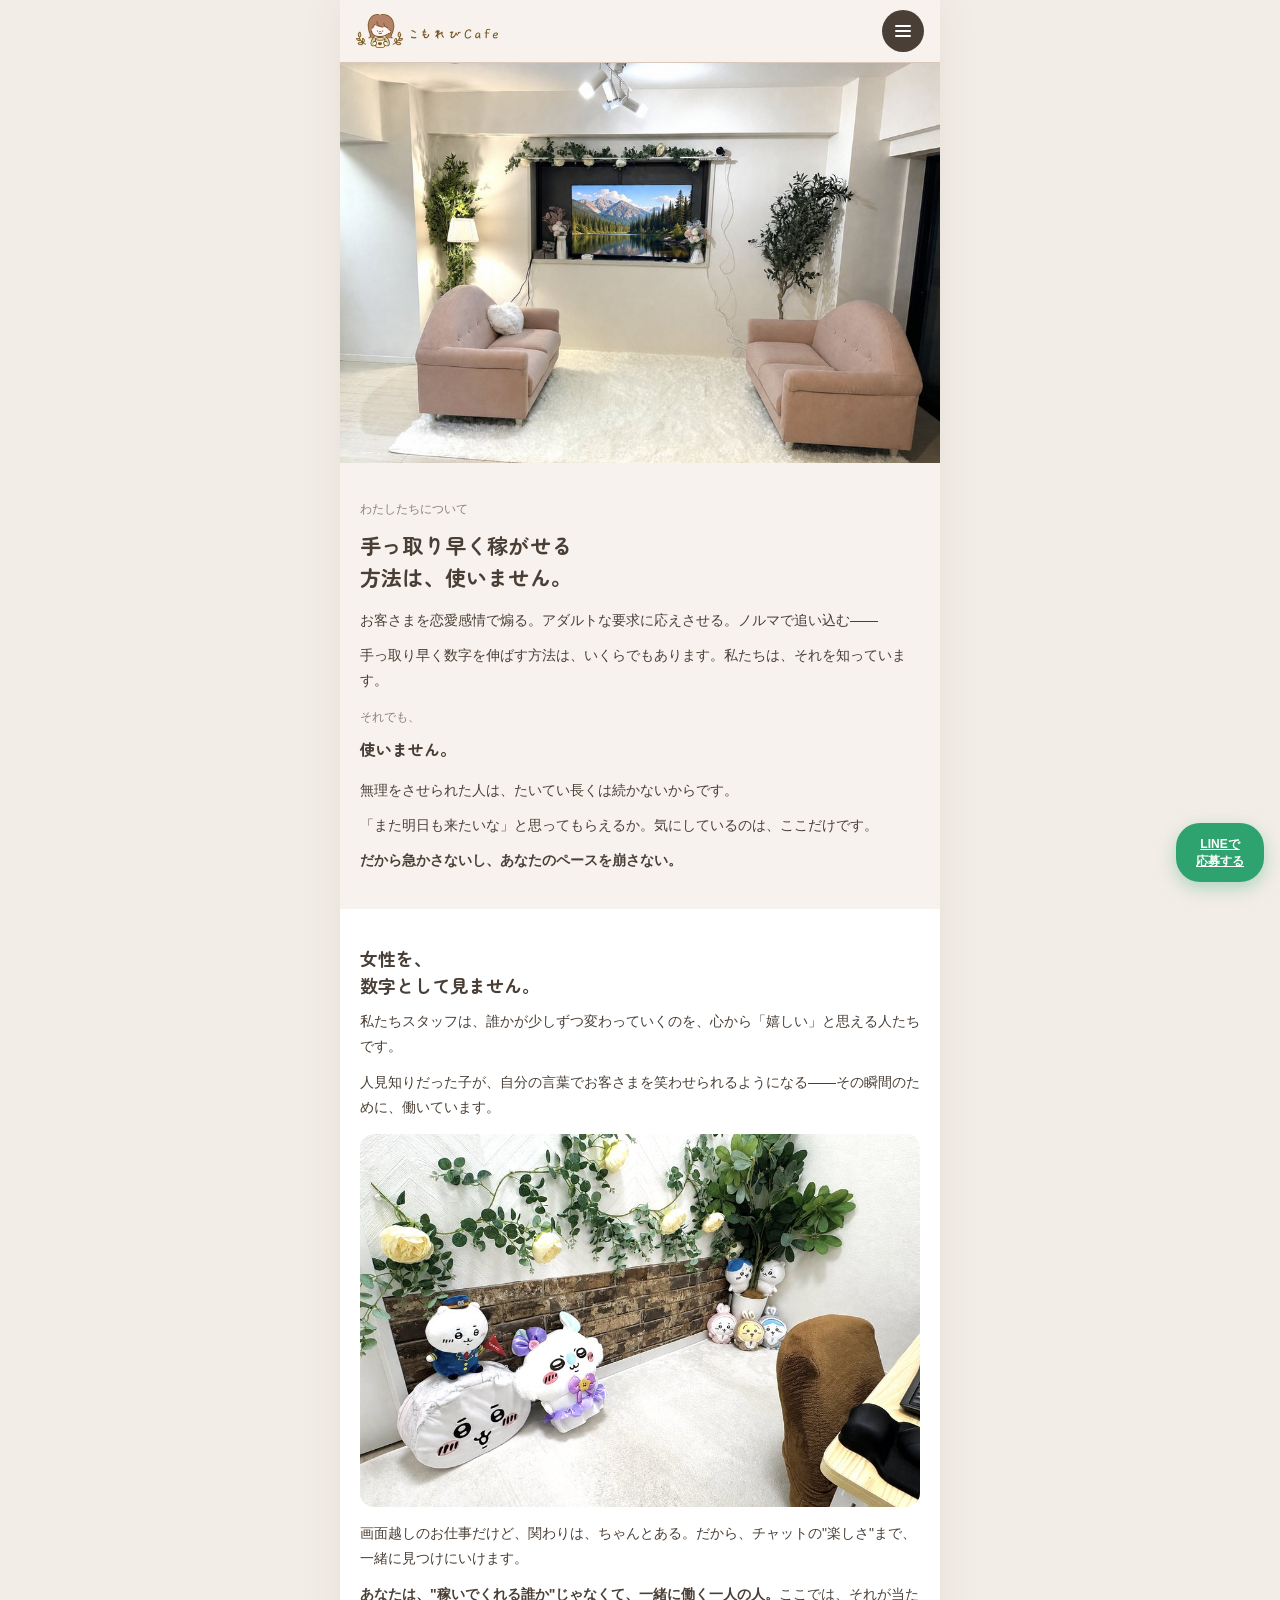
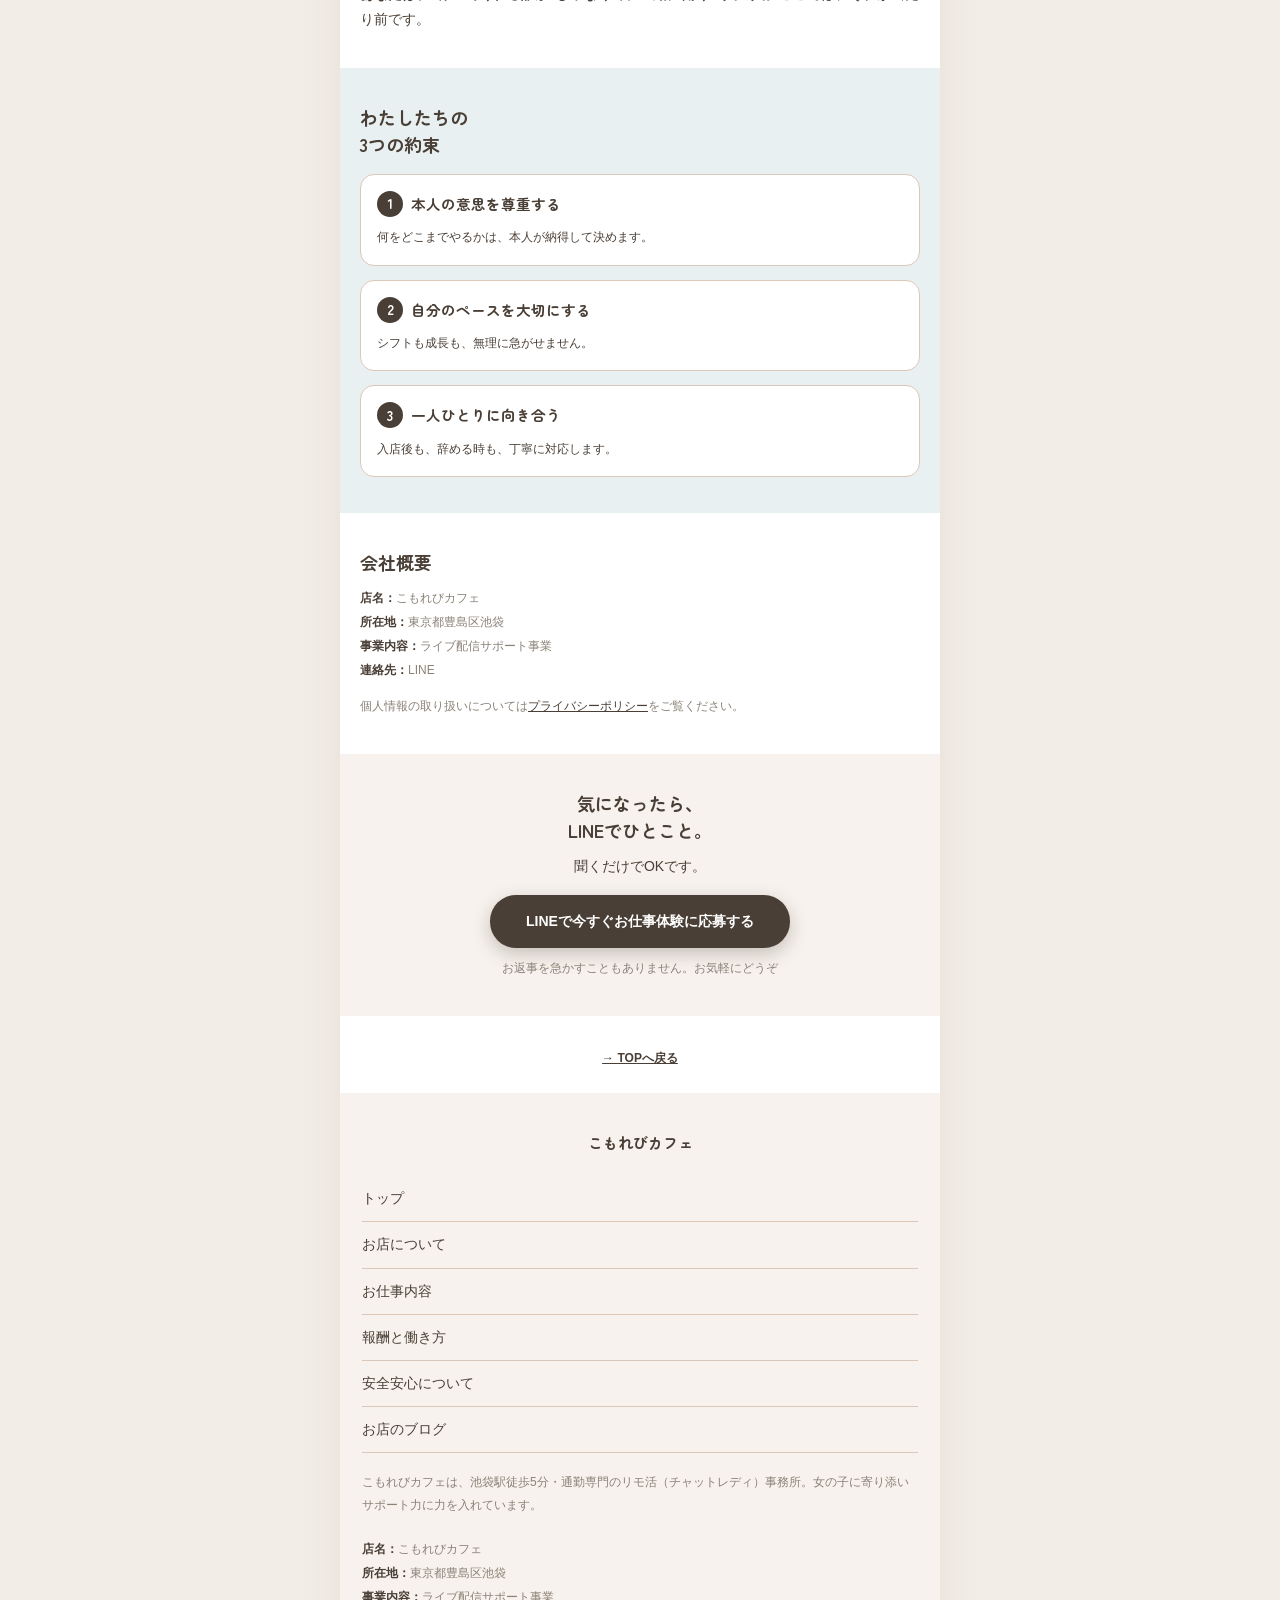
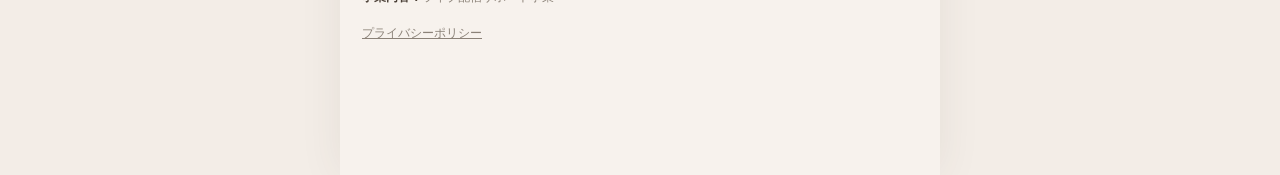
==== commit 83771e01: "Add files via upload" ====
--- a/about.html
+++ b/about.html
@@ -16,7 +16,7 @@
 <link crossorigin="" href="https://fonts.gstatic.com" rel="preconnect"/>
 <link href="https://fonts.googleapis.com/css2?family=Zen+Kaku+Gothic+New:wght@400;500;700&amp;family=Zen+Maru+Gothic:wght@400;700;900&amp;display=swap" rel="stylesheet"/>
 
-<link href="css/about.css" rel="stylesheet"/><link href="images/favicon.png" rel="icon"/></head>
+<link href="css/style.css" rel="stylesheet"/><link href="images/favicon.png" rel="icon"/></head>
 <body>
 <!-- Google Tag Manager (noscript) -->
 <noscript><iframe src="https://www.googletagmanager.com/ns.html?id=GTM-PHS9LXJQ"
@@ -25,7 +25,7 @@
 <div class="phone">
 <header class="hd">
 <div class="hlogo">
-<img alt="こもれびカフェ" src="images/logo_wide.png"/> </div>
+<a href="/"><img alt="こもれびカフェ" src="images/logo_wide.png"/></a></div>
 <div class="menubtn" onclick="toggleMenu()"><span></span><span></span><span></span></div>
 </header>
 <img alt="お店について" src="images/about-01.jpg" style="width:100%;aspect-ratio:3/2;height:auto;object-fit:cover;display:block;"/>
@@ -92,9 +92,9 @@
 <ul>
 <li><a href="/">トップ</a></li>
 <li><a href="about.html">お店について</a></li>
-<li><a href="shigoto.html">お仕事内容</a></li>
-<li><a href="hoshu.html">報酬と働き方</a></li>
-<li><a href="anshin.html">安全安心について</a></li>
+<li><a href="work.html">お仕事内容</a></li>
+<li><a href="pay.html">報酬と働き方</a></li>
+<li><a href="safety.html">安全安心について</a></li>
 <li><a href="blog.html">お店のブログ</a></li>
 </ul>
 <p class="small" style="margin-top:18px;line-height:1.9;">こもれびカフェは、池袋駅徒歩5分・通勤専門のリモ活（チャットレディ）事務所。女の子に寄り添いサポート力に力を入れています。</p>
@@ -131,7 +131,7 @@
 <path d="M150.763 347.627C145.375 319.606 116.381 148.984 137.036 138.69C158.435 128.023 257.744 127.069 265.956 135.252C278.565 147.826 261.956 341.306 254.924 348.313C251.324 351.901 236.608 351.113 232.815 351.113C206.568 351.113 179.483 353.416 153.519 351.064" stroke="#4A3F36" stroke-linecap="round" stroke-linejoin="round" stroke-opacity="0.9" stroke-width="16"></path>
 <path d="M238.561 130.446C251.228 103.087 261.324 74.325 273.33 47" stroke="#4A3F36" stroke-linecap="round" stroke-linejoin="round" stroke-opacity="0.9" stroke-width="16"></path>
 </svg></div><span>お店について</span></a>
-<a class="menu-cell" href="shigoto.html"><div class="micon"><svg aria-label="仕事内容" fill="none" height="48" viewbox="0 0 400 400" width="48" xmlns="http://www.w3.org/2000/svg">
+<a class="menu-cell" href="work.html"><div class="micon"><svg aria-label="仕事内容" fill="none" height="48" viewbox="0 0 400 400" width="48" xmlns="http://www.w3.org/2000/svg">
 <path d="M120.547 214.429C120.547 187.878 104.047 110.33 117.927 93.9285C130.975 78.5116 263.514 82.3773 275.493 96.4235C284.404 105.825 274.98 201.812 269.047 220.032" stroke="#4A3F36" stroke-linecap="round" stroke-linejoin="round" stroke-opacity="0.9" stroke-width="16"></path>
 <path d="M260.023 222.458C213.1 217.603 166.189 225.809 120.549 217.607" stroke="#4A3F36" stroke-linecap="round" stroke-linejoin="round" stroke-opacity="0.9" stroke-width="16"></path>
 <path d="M111.55 234.424C99.9904 257.458 90.6837 281.015 78 303.038" stroke="#4A3F36" stroke-linecap="round" stroke-linejoin="round" stroke-opacity="0.9" stroke-width="16"></path>
@@ -140,7 +140,7 @@
 <path d="M319.065 315.763C244.21 316.382 152.239 312.874 84.4092 315.225" stroke="#4A3F36" stroke-linecap="round" stroke-linejoin="round" stroke-opacity="0.9" stroke-width="16"></path>
 <path d="M210.132 284.977C202.431 285.5 194.422 285.301 186.872 286.169" stroke="#4A3F36" stroke-linecap="round" stroke-linejoin="round" stroke-opacity="0.9" stroke-width="16"></path>
 </svg></div><span>お仕事内容</span></a>
-<a class="menu-cell" href="hoshu.html"><div class="micon"><svg aria-label="コイン" fill="none" height="48" viewbox="0 0 400 400" width="48" xmlns="http://www.w3.org/2000/svg">
+<a class="menu-cell" href="pay.html"><div class="micon"><svg aria-label="コイン" fill="none" height="48" viewbox="0 0 400 400" width="48" xmlns="http://www.w3.org/2000/svg">
 <path d="M293.602 247.555C305.989 265.03 321.605 218.047 318.631 212.312C315.353 205.99 303.029 206.503 302.094 202.823C297.128 183.26 293.634 133.662 245.309 127.899M198.057 127.899C115.015 132.36 110.247 193.528 129.624 243.42C153.148 303.98 242.918 309.317 277.909 257.839" stroke="#4A3F36" stroke-linecap="round" stroke-linejoin="round" stroke-opacity="0.9" stroke-width="16"></path>
 <path d="M239.941 142.069C227.279 139.833 213.831 141.646 199.597 147.508" opacity="0.503384" stroke="#4A3F36" stroke-linecap="round" stroke-linejoin="round" stroke-opacity="0.9" stroke-width="16"></path>
 <path d="M277.527 195.706C278.593 191.554 278.593 190.083 279.675 187.403" stroke="#4A3F36" stroke-linecap="round" stroke-linejoin="round" stroke-opacity="0.9" stroke-width="16"></path>
@@ -150,7 +150,7 @@
 <path d="M285.038 137.196C302.871 121.302 298.649 143.844 293.265 151.818" stroke="#4A3F36" stroke-linecap="round" stroke-linejoin="round" stroke-opacity="0.9" stroke-width="16"></path>
 <path d="M233.163 109.999C215.459 84.9374 183.168 125.29 205.859 141.807M232.847 138.57C237.616 132.929 239.528 124.83 235.913 117.228" stroke="#4A3F36" stroke-linecap="round" stroke-linejoin="round" stroke-opacity="0.9" stroke-width="16"></path>
 </svg></div><span>報酬と働き方</span></a>
-<a class="menu-cell" href="anshin.html"><div class="micon"><svg aria-label="盾" fill="none" height="48" viewbox="0 0 400 400" width="48" xmlns="http://www.w3.org/2000/svg">
+<a class="menu-cell" href="safety.html"><div class="micon"><svg aria-label="盾" fill="none" height="48" viewbox="0 0 400 400" width="48" xmlns="http://www.w3.org/2000/svg">
 <path d="M190.587 178.901C163.984 114.531 249.746 84.5972 281.674 136.343C304.757 173.75 264.235 230.165 226.284 212.59" stroke="#4A3F36" stroke-linecap="round" stroke-linejoin="round" stroke-opacity="0.9" stroke-width="16"></path>
 <path d="M187.88 186.902C164.625 213.507 139.492 238.236 114.229 262.543" stroke="#4A3F36" stroke-linecap="round" stroke-linejoin="round" stroke-opacity="0.9" stroke-width="16"></path>
 <path d="M116.28 270.107C99.8488 299.195 126.586 291.045 148.132 285.851" stroke="#4A3F36" stroke-linecap="round" stroke-linejoin="round" stroke-opacity="0.9" stroke-width="16"></path>
@@ -243,5 +243,5 @@
 <a class="line-btn" href="#line">LINEで<br/>応募する</a>
 </div>
 
-<script src="js/about.js"></script></body>
+<script src="js/main.js"></script></body>
 </html>
--- a/css/style.css
+++ b/css/style.css
@@ -0,0 +1,1133 @@
+/* ==========================================
+   1. 変数定義・リセット・共通ベース
+   ========================================== */
+:root {
+  --text-main: #4A3F36;
+  --text-sub: #8B8278;
+  --accent: #4A3F36;
+  --base: #FFFFFF;        /* 白55%：ページの地色 */
+  --base-light: #F7F2ED;  /* ベージュ25%：セクション・カード背景 */
+  --outer: #F3EDE7;       /* 画面外周（スマホ幅の外側） */
+  --blue: #E9F0F2;        /* くすみブルー10%：安心系セクションの背景 */
+  --blue-deep: #A8C0CB;   /* くすみブルー濃：あしらい・アクセント */
+  --pink: #FAEDEE;        /* 淡いピンク7%：可愛さ系セクションの背景 */
+  --pink-deep: #E0B7BD;   /* 淡いピンク濃：バッジ・あしらい */
+  --line: #DBC8B8;        /* 罫線・枠線 */
+}
+
+* {
+  margin: 0;
+  padding: 0;
+  box-sizing: border-box;
+  min-width: 0;
+}
+
+body {
+  background: var(--outer);
+  font-family: "Zen Kaku Gothic New", sans-serif;
+  color: var(--text-main);
+  line-height: 1.8;
+  overflow-x: hidden;
+}
+
+img {
+  max-width: 100%;
+  height: auto;
+  display: block;
+}
+
+.phone {
+  max-width: 600px;
+  margin: 0 auto;
+  background: var(--base);
+  position: relative;
+  box-shadow: 0 0 40px rgba(74,63,54,.08);
+}
+
+section {
+  padding: 36px 20px;
+}
+
+h1, h2 {
+  margin-bottom: 14px;
+}
+
+p {
+  font-size: 14px;
+  color: var(--text-main);
+}
+
+.small {
+  font-size: 12px;
+  color: var(--text-sub);
+}
+
+.center {
+  text-align: center;
+}
+
+/* ==========================================
+   2. 共通タイポグラフィ・パーツ
+   ========================================== */
+.t-main {
+  display: block;
+  font-size: 21px;
+  font-weight: 700;
+  line-height: 1.55;
+  font-family: "Zen Maru Gothic", sans-serif;
+  letter-spacing: .01em;
+}
+
+.t-sub {
+  display: block;
+  font-size: 14px;
+  font-weight: bold;
+  color: var(--accent);
+  margin-top: 8px;
+}
+
+.t-lg {
+  display: block;
+  font-size: 18px;
+  font-weight: 700;
+  line-height: 1.5;
+  font-family: "Zen Maru Gothic", sans-serif;
+  color: var(--text-main);
+  margin-bottom: 10px;
+}
+
+.titlefont {
+  font-family: "Zen Maru Gothic", sans-serif;
+  font-weight: 700;
+}
+
+.mark {
+  color: var(--accent);
+  font-weight: 700;
+}
+
+.mark.marker {
+  background: linear-gradient(transparent 58%, #EFDFCE 58%);
+}
+
+.lead {
+  font-size: 14px;
+  font-weight: 700;
+  font-family: "Zen Maru Gothic", sans-serif;
+  margin-top: 6px;
+}
+
+.eyebrow {
+  font-size: 12px;
+  color: var(--text-sub);
+}
+
+.btn {
+  display: block;
+  text-align: center;
+  background: var(--accent);
+  color: #fff;
+  font-size: 14px;
+  font-weight: bold;
+  padding: 14px;
+  border-radius: 26px;
+  margin: 16px auto 0;
+  max-width: 300px;
+  box-shadow: 0 6px 18px rgba(74,63,54,.28);
+  text-decoration: none;
+}
+
+.btn.soft {
+  background: #fff;
+  color: var(--accent);
+  border: 1.5px solid var(--accent);
+  box-shadow: none;
+}
+
+.badge {
+  display: inline-block;
+  background: var(--base-light);
+  border: 1px solid var(--accent);
+  color: var(--accent);
+  font-weight: bold;
+  font-size: 11px;
+  padding: 4px 10px;
+  border-radius: 20px;
+}
+
+.micon {
+  display: flex;
+  align-items: center;
+  justify-content: center;
+  color: var(--accent);
+}
+
+.kaiyu {
+  text-align: center;
+  padding: 24px 20px;
+  font-size: 12px;
+}
+
+.kaiyu a {
+  display: block;
+  color: var(--accent);
+  font-weight: bold;
+  text-decoration: underline;
+  margin-top: 8px;
+}
+
+/* ==========================================
+   3. 共通コンポーネント（ヘッダー・フッター・ナビ等）
+   ========================================== */
+/* ヘッダー */
+.hd {
+  position: sticky;
+  top: 0;
+  z-index: 40;
+  display: flex;
+  align-items: center;
+  justify-content: space-between;
+  padding: 10px 16px;
+  background: rgba(247,242,237,.94);
+  backdrop-filter: blur(6px);
+  border-bottom: 1px solid var(--line);
+}
+
+.hd .hlogo {
+  display: flex;
+  align-items: center;
+  gap: 8px;
+}
+
+.hd .hlogo img {
+  height: 34px;
+  width: auto;
+  object-fit: contain;
+  display: block;
+}
+
+.hd .hlogo .nm {
+  font-family: "Zen Maru Gothic", sans-serif;
+  font-size: 14px;
+  font-weight: 700;
+  color: var(--accent);
+  letter-spacing: .02em;
+  line-height: 1.3;
+}
+
+.hd .hlogo .nm small {
+  display: block;
+  font-size: 8.5px;
+  color: var(--text-sub);
+  font-weight: 400;
+  letter-spacing: .1em;
+}
+
+.hd .menubtn {
+  width: 42px;
+  height: 42px;
+  border-radius: 50%;
+  background: var(--accent);
+  color: #fff;
+  display: flex;
+  flex-direction: column;
+  align-items: center;
+  justify-content: center;
+  gap: 3px;
+  cursor: pointer;
+  flex-shrink: 0;
+}
+
+.hd .menubtn span {
+  display: block;
+  width: 16px;
+  height: 2px;
+  background: #fff;
+  border-radius: 2px;
+  transition: transform .35s cubic-bezier(.33,1,.68,1), opacity .25s ease;
+}
+
+.hd .menubtn.active span:nth-child(1) { transform: translateY(5px) rotate(45deg); }
+.hd .menubtn.active span:nth-child(2) { opacity: 0; }
+.hd .menubtn.active span:nth-child(3) { transform: translateY(-5px) rotate(-45deg); }
+
+/* ドロワーメニュー */
+.drawer {
+  position: fixed;
+  inset: 0;
+  background: rgba(20,16,12,.45);
+  opacity: 0;
+  pointer-events: none;
+  transition: opacity .3s ease;
+  z-index: 159;
+}
+
+.drawer.open {
+  opacity: 1;
+  pointer-events: auto;
+}
+
+.dpanel {
+  position: absolute;
+  top: 0;
+  left: 50%;
+  width: 100%;
+  max-width: 600px;
+  height: 100%;
+  background: #fff;
+  transform: translate(-50%,0);
+  overflow-y: auto;
+}
+
+.dhead {
+  position: relative;
+  background: var(--base-light);
+  padding: 20px 20px 36px;
+}
+
+.dhead .hlogo .nm { color: var(--text-main); }
+.dhead .hlogo .nm small { color: var(--text-sub); }
+
+.dclose {
+  position: absolute;
+  top: 16px;
+  right: 16px;
+  width: 42px;
+  height: 42px;
+  border-radius: 50%;
+  background: #fff;
+  color: var(--accent);
+  display: flex;
+  flex-direction: column;
+  align-items: center;
+  justify-content: center;
+  cursor: pointer;
+  gap: 1px;
+  box-shadow: 0 2px 8px rgba(74,63,54,.15);
+}
+
+.dclose .xx { font-size: 15px; line-height: 1; }
+.dclose .t { font-size: 7px; font-weight: 800; letter-spacing: .08em; }
+
+.dwave {
+  position: absolute;
+  left: 0; right: 0; bottom: -1px;
+  width: 100%;
+  display: block;
+}
+
+.dbody { padding: 20px 22px 30px; }
+
+.menu-grid {
+  display: grid;
+  grid-template-columns: 1fr 1fr;
+  gap: 12px;
+  margin-bottom: 20px;
+}
+
+.menu-cell {
+  display: flex;
+  flex-direction: column;
+  align-items: center;
+  gap: 8px;
+  text-align: center;
+  text-decoration: none;
+  padding: 16px 8px;
+  border-radius: 16px;
+  background: var(--base-light);
+  border: 1px solid var(--line);
+}
+
+.menu-cell.wide { grid-column: 1/-1; }
+.menu-cell:active { background: var(--base-light); }
+.menu-cell span { font-size: 12px; font-weight: bold; color: var(--text-main); line-height: 1.4; }
+
+.menu-cta {
+  display: block;
+  text-align: center;
+  background: var(--accent);
+  color: #fff;
+  font-size: 14px;
+  font-weight: bold;
+  padding: 14px;
+  border-radius: 24px;
+  text-decoration: none;
+  box-shadow: 0 6px 16px rgba(74,63,54,.24);
+}
+
+/* 固定LINEボタン */
+.fixnav {
+  position: fixed;
+  right: 16px;
+  bottom: 18px;
+  z-index: 50;
+  display: flex;
+  flex-direction: column;
+  align-items: center;
+  gap: 8px;
+}
+
+.fixnav .line-btn {
+  background: #2FA36F;
+  color: #fff;
+  text-align: center;
+  padding: 13px 20px 12px;
+  font-size: 12px;
+  line-height: 1.4;
+  font-weight: bold;
+  border-radius: 24px;
+  box-shadow: 0 6px 18px rgba(47,163,111,.35);
+  white-space: nowrap;
+}
+
+/* フッター */
+footer {
+  background: var(--base-light);
+  padding: 36px 22px 130px;
+}
+
+footer .flogo {
+  font-family: "Zen Maru Gothic", sans-serif;
+  font-size: 15px;
+  font-weight: 700;
+  text-align: center;
+  margin-bottom: 20px;
+}
+
+footer ul { list-style: none; font-size: 14px; }
+footer ul li { padding: 0; border-bottom: 1px solid var(--line); }
+footer ul li a { display: block; padding: 10px 0; color: var(--text-main); text-decoration: none; }
+footer ul li a:active { color: var(--accent); }
+
+footer .company {
+  margin-top: 20px;
+  font-size: 12px;
+  color: var(--text-sub);
+  line-height: 2;
+}
+
+footer .company b { color: var(--text-main); }
+
+/* FAQ */
+.faq-cat {
+  display: block;
+  font-family: "Zen Maru Gothic", sans-serif;
+  font-size: 14px;
+  font-weight: 700;
+  color: var(--text-main);
+  margin: 22px 0 8px;
+  padding-bottom: 4px;
+  border-bottom: 2px solid var(--accent);
+}
+
+.faq {
+  font-size: 12px;
+  border-radius: 14px;
+  margin-top: 10px;
+  background: var(--base-light);
+  overflow: hidden;
+}
+
+.faq .q {
+  list-style: none;
+  cursor: pointer;
+  font-weight: bold;
+  padding: 14px 34px 14px 16px;
+  position: relative;
+}
+
+.faq .q::-webkit-details-marker { display: none; }
+.faq .q::before { content: "Q  "; font-size: 12px; color: var(--accent); }
+.faq .q::after {
+  content: "+";
+  position: absolute;
+  right: 16px;
+  top: 50%;
+  transform: translateY(-50%);
+  color: var(--accent);
+  font-size: 16px;
+  font-weight: bold;
+}
+
+.faq[open] .q::after { content: "−"; }
+.faq[open] .q { border-bottom: 1px solid var(--line); }
+.faq .a { padding: 12px 16px 16px; color: var(--text-main); }
+.faq .a::before { content: "A  "; font-weight: bold; color: var(--accent); }
+
+/* 会社概要（共通） */
+.company {
+  font-size: 12px;
+  color: var(--text-sub);
+  line-height: 2;
+  margin-top: 6px;
+}
+
+.company b { color: var(--text-main); }
+
+/* ==========================================
+   4. 各ページ固有コンポーネント
+   ========================================== */
+
+/* --- about / anshin / privacy 共通要素 --- */
+.layer {
+  background: #fff;
+  border: 1px solid var(--line);
+  border-radius: 14px;
+  padding: 16px;
+  margin-top: 14px;
+}
+
+.layer:first-of-type { margin-top: 16px; }
+.layer .head { display: flex; align-items: center; gap: 8px; }
+
+.layer .num {
+  display: flex;
+  align-items: center;
+  justify-content: center;
+  width: 26px;
+  height: 26px;
+  border-radius: 50%;
+  background: var(--accent);
+  color: #fff;
+  font-weight: bold;
+  font-size: 14px;
+  font-family: "Zen Maru Gothic", sans-serif;
+  flex-shrink: 0;
+}
+
+.layer .head b {
+  font-size: 14.5px;
+  font-weight: 700;
+  font-family: "Zen Maru Gothic", sans-serif;
+  color: var(--text-main);
+}
+
+.layer p { margin-top: 10px; font-size: 12px; }
+
+.layer-row { display: flex; gap: 14px; align-items: flex-start; }
+.layer-icon { width: 52px; height: 52px; flex-shrink: 0; display: block; object-fit: contain; }
+.layer-body { flex: 1; min-width: 0; }
+.layer-body b { font-size: 14.5px; font-weight: 700; font-family: "Zen Maru Gothic", sans-serif; color: var(--text-main); display: block; }
+.layer-body p { margin-top: 8px; font-size: 12px; }
+
+.cta-tags { display: flex; justify-content: center; gap: 14px; margin-top: 12px; }
+.cta-tags span { color: var(--accent); font-size: 9.5px; font-weight: bold; padding: 3px 6px; }
+
+/* --- blog 固有 --- */
+.pagehead {
+  max-width: 600px;
+  margin: 40px auto 8px;
+  font-size: 12px;
+  font-weight: bold;
+  color: var(--accent);
+  background: #fff;
+  border-left: 4px solid var(--accent);
+  padding: 8px 12px;
+}
+
+.tag {
+  position: absolute;
+  top: 6px;
+  right: 8px;
+  font-size: 9.5px;
+  color: #fff;
+  background: var(--accent);
+  padding: 2px 9px;
+  border-radius: 8px;
+  z-index: 5;
+}
+
+.memo {
+  font-size: 11px;
+  color: var(--accent);
+  border: 1px dashed var(--accent);
+  padding: 6px 9px;
+  margin-top: 12px;
+  background: var(--base-light);
+  border-radius: 8px;
+  line-height: 1.6;
+}
+
+.h3-wrap { margin: 26px 0 14px; }
+.h-article {
+  display: inline;
+  font-size: 16px;
+  font-weight: 900;
+  font-family: "Zen Maru Gothic", sans-serif;
+  color: var(--text-main);
+  background: linear-gradient(transparent 58%, #fff 58%);
+  padding: 0 3px;
+}
+
+.imgbox {
+  background: var(--base-light);
+  border: 1px solid var(--line);
+  border-radius: 14px;
+  display: flex;
+  align-items: center;
+  justify-content: center;
+  color: var(--text-sub);
+  font-size: 12px;
+  position: relative;
+  overflow: hidden;
+  text-align: center;
+  padding: 6px;
+}
+
+.imgbox::before {
+  content: "";
+  position: absolute;
+  inset: 0;
+  opacity: .5;
+  background:
+    linear-gradient(to top right, transparent calc(50% - .5px), var(--line), transparent calc(50% + .5px)),
+    linear-gradient(to bottom right, transparent calc(50% - .5px), var(--line), transparent calc(50% + .5px));
+}
+
+.imgbox span {
+  position: relative;
+  z-index: 1;
+  background: rgba(248,249,251,.85);
+  padding: 3px 10px;
+  border-radius: 8px;
+}
+
+.cat-row {
+  display: flex;
+  gap: 14px;
+  overflow-x: auto;
+  padding: 16px 0 4px;
+  -webkit-overflow-scrolling: touch;
+}
+.cat-row::-webkit-scrollbar { display: none; }
+
+.cat {
+  display: flex;
+  flex-direction: column;
+  align-items: center;
+  font-size: 9.5px;
+  color: var(--text-sub);
+  min-width: 60px;
+  text-align: center;
+  line-height: 1.4;
+}
+
+.cat .imgbox {
+  width: 52px;
+  height: 52px;
+  border-radius: 50%;
+  font-size: 0;
+  margin-bottom: 6px;
+  padding: 0;
+  border: none;
+  background: transparent;
+}
+
+.card {
+  display: flex;
+  gap: 12px;
+  padding: 14px 0;
+  border-bottom: 1px solid var(--line);
+  text-decoration: none;
+  color: inherit;
+}
+.card:last-of-type { border-bottom: none; }
+
+.card .imgbox {
+  min-width: 92px;
+  width: 92px;
+  aspect-ratio: 1/1;
+  height: auto;
+  align-self: flex-start;
+  font-size: 9px;
+  flex-shrink: 0;
+}
+
+.card .meta { font-size: 9.5px; color: var(--accent); font-weight: bold; margin-bottom: 3px; }
+.card .ttl { font-size: 14px; font-weight: 700; line-height: 1.5; color: var(--text-main); }
+
+/* スタッフカード */
+.staff {
+  background: #fff;
+  border: 1px solid var(--line);
+  border-radius: 14px;
+  padding: 16px;
+  margin-top: 10px;
+}
+
+.staff-card2-label {
+  text-align: center;
+  font-family: "Zen Maru Gothic", sans-serif;
+  font-weight: 700;
+  font-size: 15px;
+  color: var(--accent);
+  margin-top: 22px;
+}
+
+.staff-card2 {
+  border-radius: 18px;
+  background: #fff;
+  padding: 24px 18px;
+  margin-top: 12px;
+  box-shadow: 0 3px 14px rgba(74,63,54,.08);
+  text-align: center;
+}
+
+.staff-card2 .staff-head { display: flex; align-items: center; justify-content: center; gap: 14px; text-align: left; }
+.staff-card2 .staff-photo { width: 84px; height: 84px; border-radius: 50%; flex-shrink: 0; object-fit: cover; margin: 0; display: block; }
+.staff-card2 .staff-name { font-family: "Zen Maru Gothic", sans-serif; font-weight: 700; font-size: 16px; }
+.staff-card2 .staff-role { font-size: 12px; color: var(--text-sub); margin-top: 4px; }
+
+.staff-notes {
+  list-style: none;
+  text-align: left;
+  font-size: 12px;
+  margin-top: 14px;
+  background: var(--base-light);
+  border-radius: 12px;
+  padding: 12px 14px;
+}
+.staff-notes li { padding: 4px 0; }
+.staff-msg { font-size: 12px; margin-top: 14px; line-height: 1.8; text-align: left; }
+
+.staff-row { display: flex; gap: 14px; align-items: center; }
+.staff-row .imgbox { min-width: 80px; height: 80px; border-radius: 50%; font-size: 0; flex-shrink: 0; }
+.staff-row b { font-size: 14px; font-weight: 700; display: block; }
+
+.blogfoot { background: var(--base-light); text-align: center; padding: 28px 20px; }
+.blogfoot .flogo { font-family: "Zen Maru Gothic", sans-serif; font-weight: 700; font-size: 15px; color: var(--text-main); margin-bottom: 8px; }
+.blogfoot .small { line-height: 2; }
+
+/* --- pay 固有 --- */
+.stagegrid { display: grid; grid-template-columns: repeat(3, 1fr); gap: 6px; margin-top: 12px; }
+.stagegrid .stage { background: var(--base-light); border-radius: 10px; padding: 9px 6px; }
+.stagegrid .stage b { display: block; text-align: center; font-size: 12px; color: var(--accent); margin-bottom: 5px; padding-bottom: 5px; border-bottom: 1.5px solid var(--accent); }
+.stagegrid .stage p { font-size: 11px; line-height: 1.5; color: var(--text-main); }
+
+.case { background: #fff; border: 1px solid var(--line); border-radius: 14px; padding: 16px; margin-top: 16px; }
+.case:first-of-type { margin-top: 14px; }
+.case-link { display: block; text-align: right; font-size: 12px; color: var(--accent); font-weight: bold; margin-top: 10px; text-decoration: underline; }
+
+.pticon-row { display: flex; align-items: flex-start; gap: 14px; padding: 12px 2px; border-bottom: 1px solid var(--line); }
+.pticon-row .micon { width: 56px; flex-shrink: 0; display: flex; align-items: center; justify-content: center; }
+.pticon-row:last-child { border-bottom: none; }
+.pticon-row .txt b { display: block; color: var(--accent); font-size: 16px; margin-bottom: 3px; }
+.pticon-row .txt p { font-size: 12px; }
+
+/* --- privacy 固有 --- */
+.note {
+  max-width: 390px;
+  margin: 16px auto 0;
+  font-size: 12px;
+  color: #555;
+  background: #fff;
+  border: 1px dashed #aaa;
+  padding: 10px 12px;
+  line-height: 1.7;
+}
+.note b { color: var(--accent); }
+
+.policy h2 { font-family: "Zen Maru Gothic", sans-serif; font-size: 15px; font-weight: 700; color: var(--accent); margin-top: 26px; margin-bottom: 8px; }
+.policy h2:first-of-type { margin-top: 0; }
+.policy p { font-size: 12.5px; line-height: 1.9; margin-top: 4px; }
+.policy .meta { margin-top: 32px; font-size: 11px; color: var(--text-sub); text-align: right; }
+
+/* --- shigoto 固有 --- */
+.timeline { font-size: 12px; margin-top: 14px; }
+.timeline div { padding: 9px 0 9px 16px; border-left: 2px solid var(--accent); margin-left: 6px; position: relative; }
+.timeline div::before { content: "●"; color: var(--accent); font-size: 7px; position: absolute; left: -5px; top: 15px; background: var(--base); }
+.timeline div b { display: block; font-size: 14px; }
+
+.split { display: flex; gap: 14px; align-items: flex-start; }
+.split-tx { flex: 1; min-width: 0; }
+.split-tx h2 { margin-bottom: 8px; }
+.split-img { width: 38%; max-width: 150px; aspect-ratio: 2/3; height: auto; object-fit: cover; border-radius: 14px; flex-shrink: 0; display: block; }
+
+/* --- top 固有 --- */
+section.top-sec { padding: 40px 20px; }
+
+.tsunagi {
+  display: block;
+  font-family: "Zen Maru Gothic", sans-serif;
+  font-size: 20px;
+  font-weight: 700;
+  color: var(--accent);
+  text-align: center;
+}
+
+.scroll-prompt {
+  font-family: "Zen Maru Gothic", sans-serif;
+  font-size: 24px;
+  font-weight: 900;
+  text-align: center;
+  line-height: 1.5;
+  margin-bottom: 12px;
+}
+.scroll-prompt .chev { display: block; font-size: 14px; color: var(--accent); margin-top: 8px; }
+
+.shead { margin-bottom: 14px; }
+.shead .stag { display: flex; align-items: center; gap: 10px; margin-bottom: 10px; }
+.shead .stag .sbar { width: 22px; height: 3px; border-radius: 2px; background: var(--accent); flex-shrink: 0; }
+.shead .stag .seyebrow { font-size: 11px; letter-spacing: .16em; color: var(--accent); font-weight: 700; }
+.shead .stag .sno { margin-left: auto; font-size: 12px; font-weight: 800; letter-spacing: .06em; color: var(--line); }
+
+/* ヒーロー */
+.hero { padding: 0; border-bottom: none; }
+.hero-media { position: relative; }
+.hero-overlay {
+  position: absolute;
+  left: 0; right: 0; bottom: 0;
+  padding: 28px 22px 32px;
+  text-align: center;
+  background: linear-gradient(to top, rgba(20,16,12,.62), rgba(20,16,12,.18) 65%, transparent);
+}
+.hero-overlay .catch { font-family: "Zen Maru Gothic", sans-serif; font-size: 21px; font-weight: 900; line-height: 1.5; color: #fff; text-shadow: 0 2px 10px rgba(0,0,0,.35); }
+.hero-overlay .small { color: #fff; opacity: .92; margin-top: 10px; }
+.hero-overlay .wage { font-family: "Zen Maru Gothic", sans-serif; font-size: 30px; font-weight: 900; color: #fff; margin-top: 10px; text-shadow: 0 2px 10px rgba(0,0,0,.35); }
+.hero-overlay .wage-note { font-size: 9.5px; color: #fff; opacity: .78; margin-top: 4px; }
+.hero-copy { padding: 22px 22px 34px; background: var(--base); text-align: center; }
+
+/* 憧れ */
+.akogare { background: var(--base-light); }
+.akogare .catch { font-family: "Zen Maru Gothic", sans-serif; font-size: 17px; font-weight: 700; line-height: 1.8; text-align: center; }
+
+/* 悩み */
+.nayami .lead { text-align: center; margin-bottom: 20px; }
+.nayami .lead .q { font-family: "Zen Maru Gothic", sans-serif; font-size: 15px; font-weight: 700; color: var(--text-sub); }
+.nayami .bridge { padding: 20px; text-align: center; margin: 18px 0; }
+.nayami .bridge p { font-size: 14px; font-weight: bold; line-height: 1.8; }
+
+.worry-set { margin-top: 10px; }
+.worry-set .bubbles { display: flex; flex-direction: column; gap: 18px; }
+
+.bubble {
+  position: relative;
+  padding: 16px 20px;
+  margin-left: 14px;
+  font-size: 14px;
+  line-height: 1.65;
+  background: #fff;
+  border: none;
+  font-family: "Zen Maru Gothic", sans-serif;
+  font-weight: 500;
+  border-radius: 28px 34px 30px 36px / 32px 28px 36px 30px;
+  box-shadow: 0 3px 12px rgba(74,63,54,.05);
+}
+
+.bubble::before {
+  content: "";
+  position: absolute;
+  bottom: -5px;
+  width: 10px;
+  height: 10px;
+  background: #fff;
+  border-radius: 0 0 2px 0;
+  transform: rotate(55deg) skew(16deg,16deg);
+}
+
+.bubble:nth-child(even) { margin-left: 0; margin-right: 14px; }
+.bubble:nth-child(1)::before { right: 52px; }
+.bubble:nth-child(2)::before { left: 32px; }
+.bubble:nth-child(3)::before { right: 110px; }
+.bubble:nth-child(4)::before { left: 88px; }
+.bubble:nth-child(5)::before { left: 55%; }
+
+.resolve {
+  text-align: center;
+  font-family: "Zen Maru Gothic", sans-serif;
+  font-size: 20px;
+  font-weight: 700;
+  color: var(--accent);
+  margin-top: 22px;
+}
+
+/* 安心チェック */
+.checks { margin-top: 6px; }
+.checks .item { display: flex; gap: 14px; align-items: flex-start; padding: 12px 0; border-bottom: 1px solid var(--line); font-size: 14px; }
+.checks .item .ck { color: var(--accent); font-weight: 900; flex-shrink: 0; }
+.checks .item .micon { width: 56px; flex-shrink: 0; display: flex; align-items: center; justify-content: center; }
+.checks .item b { display: block; font-size: 16px; margin-bottom: 2px; }
+
+.tail-wrap { display: flex; flex-direction: column; align-items: center; margin-top: 18px; gap: 8px; }
+.checks .tail { font-size: 14px; font-weight: bold; color: var(--text-sub); }
+
+/* スケジュール */
+.badges-row { display: flex; gap: 8px; overflow-x: auto; padding: 2px 2px 8px; -webkit-overflow-scrolling: touch; }
+.badges-row::-webkit-scrollbar { display: none; }
+
+.schedule { margin-top: 12px; }
+.sc-step { display: flex; gap: 14px; align-items: center; margin-bottom: 16px; }
+.sc-step .body { font-size: 12px; flex: 1; }
+.sc-step .body b { display: block; font-size: 14px; margin-bottom: 2px; }
+.sc-step.rev { flex-direction: row-reverse; }
+
+.sc-group { margin-bottom: 28px; padding-bottom: 28px; position: relative; }
+.sc-group::after {
+  content: "";
+  position: absolute;
+  left: 0; right: 0; bottom: 0;
+  height: 4px;
+  background-image: radial-gradient(circle, var(--line) 1px, transparent 1.2px);
+  background-size: 7px 4px;
+  background-repeat: repeat-x;
+  background-position: center;
+}
+.sc-group:last-child { padding-bottom: 0; }
+.sc-group:last-child::after { display: none; }
+
+.sc-arrow { text-align: center; color: var(--line); font-size: 14px; margin: -8px 0 8px; }
+
+/* 特徴 */
+.feat-sec {
+  background-color: var(--blue) !important;
+  background-image:
+    url("data:image/svg+xml,%3Csvg xmlns='http://www.w3.org/2000/svg' width='160' height='160'%3E%3Cfilter id='n'%3E%3CfeTurbulence type='fractalNoise' baseFrequency='0.85' numOctaves='2'/%3E%3CfeColorMatrix values='0 0 0 0 0.35 0 0 0 0 0.32 0 0 0 0 0.28 0 0 0 0.05 0'/%3E%3C/filter%3E%3Crect width='160' height='160' filter='url(%23n)'/%3E%3C/svg%3E"),
+    radial-gradient(rgba(255,255,255,.7) 1px, transparent 1.4px);
+  background-size: 160px 160px, 11px 11px;
+}
+
+.feat-list { margin-top: 18px; display: flex; flex-direction: column; gap: 16px; }
+.feat-card { background: #fff; border-radius: 28px; padding: 20px 18px 22px; text-align: center; box-shadow: 0 4px 16px rgba(74,63,54,.07); }
+.feat-point { display: flex; align-items: center; justify-content: center; gap: 10px; font-family: Georgia, "Times New Roman", serif; font-style: italic; font-size: 14px; letter-spacing: .14em; color: #7FA0B0; }
+.feat-point::before, .feat-point::after { content: ""; width: 26px; height: 1px; background: var(--blue-deep); opacity: .55; }
+
+.feat-card .frow { display: flex; align-items: center; gap: 16px; text-align: left; }
+.feat-card .ftx { flex: 1; min-width: 0; }
+.feat-card .ftx .feat-point {
+  display: flex;
+  width: 100%;
+  justify-content: flex-start;
+  background: var(--blue-deep);
+  color: #fff;
+  border-radius: 6px;
+  padding: 3px 14px;
+  margin-bottom: 6px;
+  white-space: nowrap;
+  font-family: "Zen Maru Gothic", sans-serif;
+  font-style: normal;
+  font-weight: 400;
+  letter-spacing: .08em;
+}
+.feat-card .ftx .feat-point::before, .feat-card .ftx .feat-point::after { display: none; }
+
+.feat-card b { display: block; font-size: 16px; font-family: "Zen Maru Gothic", sans-serif; font-weight: 700; line-height: 1.5; }
+.feat-card b .hl { color: #7FA0B0; }
+.feat-card .desc { display: block; font-size: 12px; color: var(--text-sub); margin-top: 4px; line-height: 1.7; }
+.feat-tail { text-align: center; font-size: 14px; font-weight: bold; margin-top: 16px; }
+.link-more { display: block; text-align: center; font-size: 12px; color: var(--accent); font-weight: bold; margin-top: 14px; text-decoration: underline; }
+
+/* 続く理由・グラフ */
+.stat-block { background: var(--accent); border-radius: 18px; padding: 22px 18px; margin-top: 8px; text-align: center; box-shadow: 0 8px 24px rgba(74,63,54,.26); }
+.stat-block .value { font-family: "Zen Maru Gothic", sans-serif; font-size: 26px; font-weight: 900; color: #fff; }
+.stat-block .label { font-size: 12px; color: #EFDCC5; margin-top: 2px; }
+
+.donut-wrap { display: flex; align-items: center; gap: 20px; margin-top: 16px; background: #fff; border-radius: 16px; padding: 18px; box-shadow: 0 2px 10px rgba(74,63,54,.06); }
+.donut {
+  width: 130px;
+  height: 130px;
+  border-radius: 50%;
+  flex-shrink: 0;
+  display: flex;
+  align-items: center;
+  justify-content: center;
+  position: relative;
+  background: conic-gradient(var(--accent) 0% 40%, #A87A50 40% 70%, #D9BE96 70% 90%, var(--line) 90% 100%);
+}
+.donut::before { content: ""; position: absolute; inset: 17px; background: #fff; border-radius: 50%; }
+.donut-center { position: relative; z-index: 1; text-align: center; }
+.donut-center b { display: block; font-family: "Zen Maru Gothic", sans-serif; font-size: 20px; color: var(--accent); }
+.donut-center span { font-size: 8.5px; color: var(--text-sub); }
+
+.donut-legend { list-style: none; font-size: 11px; flex: 1; }
+.donut-legend li { display: flex; align-items: center; gap: 8px; padding: 5px 0; }
+.donut-legend i { width: 10px; height: 10px; border-radius: 3px; display: inline-block; flex-shrink: 0; }
+
+.graph-note { text-align: right; font-size: 11px; color: var(--text-sub); margin-top: 6px; }
+.why-list { list-style: none; font-size: 14px; margin-top: 16px; }
+.why-list li { padding: 8px 0; border-bottom: 1px solid var(--line); }
+
+/* お客様・スタッフの声 */
+.voice-scroll { display: flex; gap: 14px; overflow-x: auto; padding: 4px 4px 10px; margin-top: 16px; scroll-snap-type: x mandatory; -webkit-overflow-scrolling: touch; }
+.voice-scroll::-webkit-scrollbar { display: none; }
+
+.voice {
+  display: block;
+  border-radius: 16px;
+  background: #fff;
+  border: 1px solid var(--line);
+  overflow: hidden;
+  box-shadow: 0 3px 14px rgba(74,63,54,.08);
+  flex: 0 0 82%;
+  scroll-snap-align: start;
+  text-decoration: none;
+  color: inherit;
+}
+.voice .head { display: flex; gap: 12px; align-items: center; padding: 16px 16px 0; }
+.voice .face { width: 52px; height: 52px; border-radius: 50%; flex-shrink: 0; font-size: 8px; }
+.voice .who { font-size: 14px; font-weight: bold; }
+.voice .who small { display: block; font-size: 11px; color: var(--text-sub); font-weight: normal; margin-top: 2px; }
+.voice .chips { padding: 8px 16px 0; }
+.voice .chips span { display: inline-block; font-size: 11px; background: #fff; color: var(--accent); border: 1px solid var(--accent); border-radius: 10px; padding: 2px 9px; margin: 4px 4px 0 0; }
+.voice .pull { font-size: 14px; font-weight: bold; padding: 14px 16px; line-height: 1.8; }
+.voice .more { font-size: 12px; color: var(--accent); text-align: right; padding: 0 16px 16px; font-weight: bold; }
+
+.scroll-hint { text-align: center; font-size: 11px; color: var(--text-sub); margin-top: 4px; }
+
+/* 店内 */
+.room-item { margin-bottom: 26px; }
+.room-item:last-child { margin-bottom: 0; }
+.room-item .rwrap { position: relative; width: 84%; border-radius: 14px; overflow: hidden; line-height: 0; }
+.room-item:nth-child(even) .rwrap { margin-left: auto; }
+.room-item .rimg { width: 100%; aspect-ratio: 3/2; height: auto; object-fit: cover; display: block; }
+
+.room-item .rlabel {
+  position: absolute;
+  left: 14px;
+  bottom: 0;
+  font-family: "Zen Maru Gothic", sans-serif;
+  font-size: 27px;
+  font-weight: 700;
+  letter-spacing: .13em;
+  line-height: 1;
+  color: rgba(255,255,255,.72);
+  text-shadow: 0 1px 8px rgba(74,63,54,.28);
+  pointer-events: none;
+}
+.room-item:nth-child(even) .rlabel { left: auto; right: 14px; }
+
+.room-item .cap { font-size: 12px; font-weight: bold; margin-top: 8px; font-family: "Zen Maru Gothic", sans-serif; }
+.room-item:nth-child(even) .cap { text-align: right; }
+
+/* ブログバナー & カルーセル */
+.blog-banner { margin-top: 26px; }
+.blog-banner-label {
+  display: flex;
+  align-items: center;
+  justify-content: center;
+  gap: 12px;
+  font-family: "Zen Maru Gothic", sans-serif;
+  font-weight: 700;
+  font-size: 18px;
+  color: var(--accent);
+  letter-spacing: .02em;
+  line-height: 1.4;
+}
+.blog-banner-label::before, .blog-banner-label::after { content: ""; width: 24px; height: 2px; background: var(--line); border-radius: 1px; flex-shrink: 0; }
+
+.blog-carousel { position: relative; margin-top: 12px; }
+.blog-track { display: flex; gap: 10px; overflow-x: auto; padding: 2px 2px 6px; -webkit-overflow-scrolling: touch; scroll-snap-type: x mandatory; scroll-behavior: smooth; }
+.blog-track::-webkit-scrollbar { display: none; }
+
+.blog-slide {
+  display: block;
+  width: 80%;
+  flex-shrink: 0;
+  border-radius: 14px;
+  overflow: hidden;
+  scroll-snap-align: center;
+  background: #fff;
+  border: 1px solid var(--line);
+  text-decoration: none;
+  color: inherit;
+}
+.blog-slide img { width: 100%; aspect-ratio: 3/2; height: auto; object-fit: cover; display: block; }
+.blog-slide-cap { padding: 10px 12px 12px; }
+.blog-slide-title { font-size: 12px; font-weight: bold; line-height: 1.6; }
+.blog-slide-date { font-size: 11px; color: var(--text-sub); margin-top: 4px; }
+
+.blog-arrow {
+  position: absolute;
+  top: 50%;
+  transform: translateY(-50%);
+  width: 32px;
+  height: 32px;
+  border-radius: 50%;
+  background: #fff;
+  border: none;
+  color: var(--accent);
+  font-size: 16px;
+  font-weight: bold;
+  box-shadow: 0 2px 8px rgba(74,63,54,.2);
+  display: flex;
+  align-items: center;
+  justify-content: center;
+  cursor: pointer;
+  z-index: 2;
+  padding: 0;
+}
+.blog-arrow.prev { left: 2px; }
+.blog-arrow.next { right: 2px; }
+
+.blog-dots { text-align: center; font-size: 11px; letter-spacing: 4px; color: var(--accent); margin-top: 12px; }
+.blog-dots span { opacity: .32; }
+.blog-dots span.on { opacity: 1; }
+
+/* 応募ステップ */
+.numlist { list-style: none; font-size: 14px; margin-top: 16px; }
+.numlist li { padding: 12px 0; border-bottom: 1px solid var(--line); }
+
+.step-row { display: flex; gap: 14px; align-items: center; }
+.step-img { width: 132px; height: 132px; border-radius: 4px; flex-shrink: 0; font-size: 9px; }
+.step-body { flex: 1; min-width: 0; font-size: 12px; color: var(--text-sub); line-height: 1.6; }
+.step-body b {
+  position: relative;
+  display: block;
+  text-align: center;
+  font-family: "Zen Maru Gothic", sans-serif;
+  font-size: 14px;
+  font-weight: 700;
+  color: #fff;
+  background: var(--accent);
+  padding: 9px 12px;
+  margin: 0 0 14px 0;
+  border-radius: 14px;
+  box-shadow: 0 3px 12px rgba(74,63,54,.12);
+}
+.step-body b::before {
+  content: "";
+  position: absolute;
+  left: 50%;
+  bottom: -5px;
+  width: 10px;
+  height: 10px;
+  background: var(--accent);
+  border-radius: 0 0 2px 0;
+  transform: translateX(-50%) rotate(55deg) skew(16deg,16deg);
+}
+
+.step-body .caveat { font-size: 11px; color: var(--text-sub); }
+.step-body .comment-ph { font-size: 11px; color: var(--text-sub); font-style: italic; margin-top: 3px; }
+
+/* 安心アコーディオン */
+.anshin-card { margin-top: 6px; }
+.anshin-card .t-main2 { font-family: "Zen Maru Gothic", sans-serif; font-size: 22px; font-weight: 700; line-height: 1.6; text-align: center; color: var(--text-main); }
+.anshin-card .teaser { font-size: 14px; color: var(--text-main); margin-top: 14px; line-height: 1.8; }
+.anshin-card .teaser.highlight { background: #fff; border-left: 3px solid var(--accent); padding: 12px 14px; border-radius: 0 10px 10px 0; }
+.anshin-card .teaser.highlight strong { display: block; font-size: 14px; color: var(--text-main); font-family: "Zen Maru Gothic", sans-serif; font-weight: 700; margin-bottom: 4px; }
+
+.acc-toggle {
+  display: block;
+  width: 100%;
+  text-align: center;
+  background: #fff;
+  border: 1.5px solid var(--accent);
+  color: var(--accent);
+  font-size: 12px;
+  font-weight: bold;
+  padding: 11px;
+  border-radius: 20px;
+  margin-top: 16px;
+  cursor: pointer;
+}
+
+.acc-body { max-height: 0; overflow: hidden; transition: max-height .4s ease; }
+.acc-body.open { max-height: 900px; }
+.acc-body .inner { padding-top: 18px; }
+.acc-body .item { padding: 12px 0; border-top: 1px solid var(--line); font-size: 12px; color: var(--text-main); }
+.acc-body .item b { display: block; font-size: 14px; margin-bottom: 3px; color: var(--accent); }
+
+.anshin-card .philosophy { font-size: 14px; line-height: 1.9; margin-top: 18px; border-top: 1px solid var(--line); padding-top: 16px; color: var(--text-main); }
+.anshin-card .philosophy .big { font-family: "Zen Maru Gothic", sans-serif; font-size: 14.5px; font-weight: 700; display: block; margin-bottom: 6px; }
+.anshin-card .signature { text-align: right; font-size: 12px; color: var(--text-sub); margin-top: 12px; }
+
+.cta-lead { text-align: center; font-family: "Zen Maru Gothic", sans-serif; font-size: 15px; font-weight: 700; }
